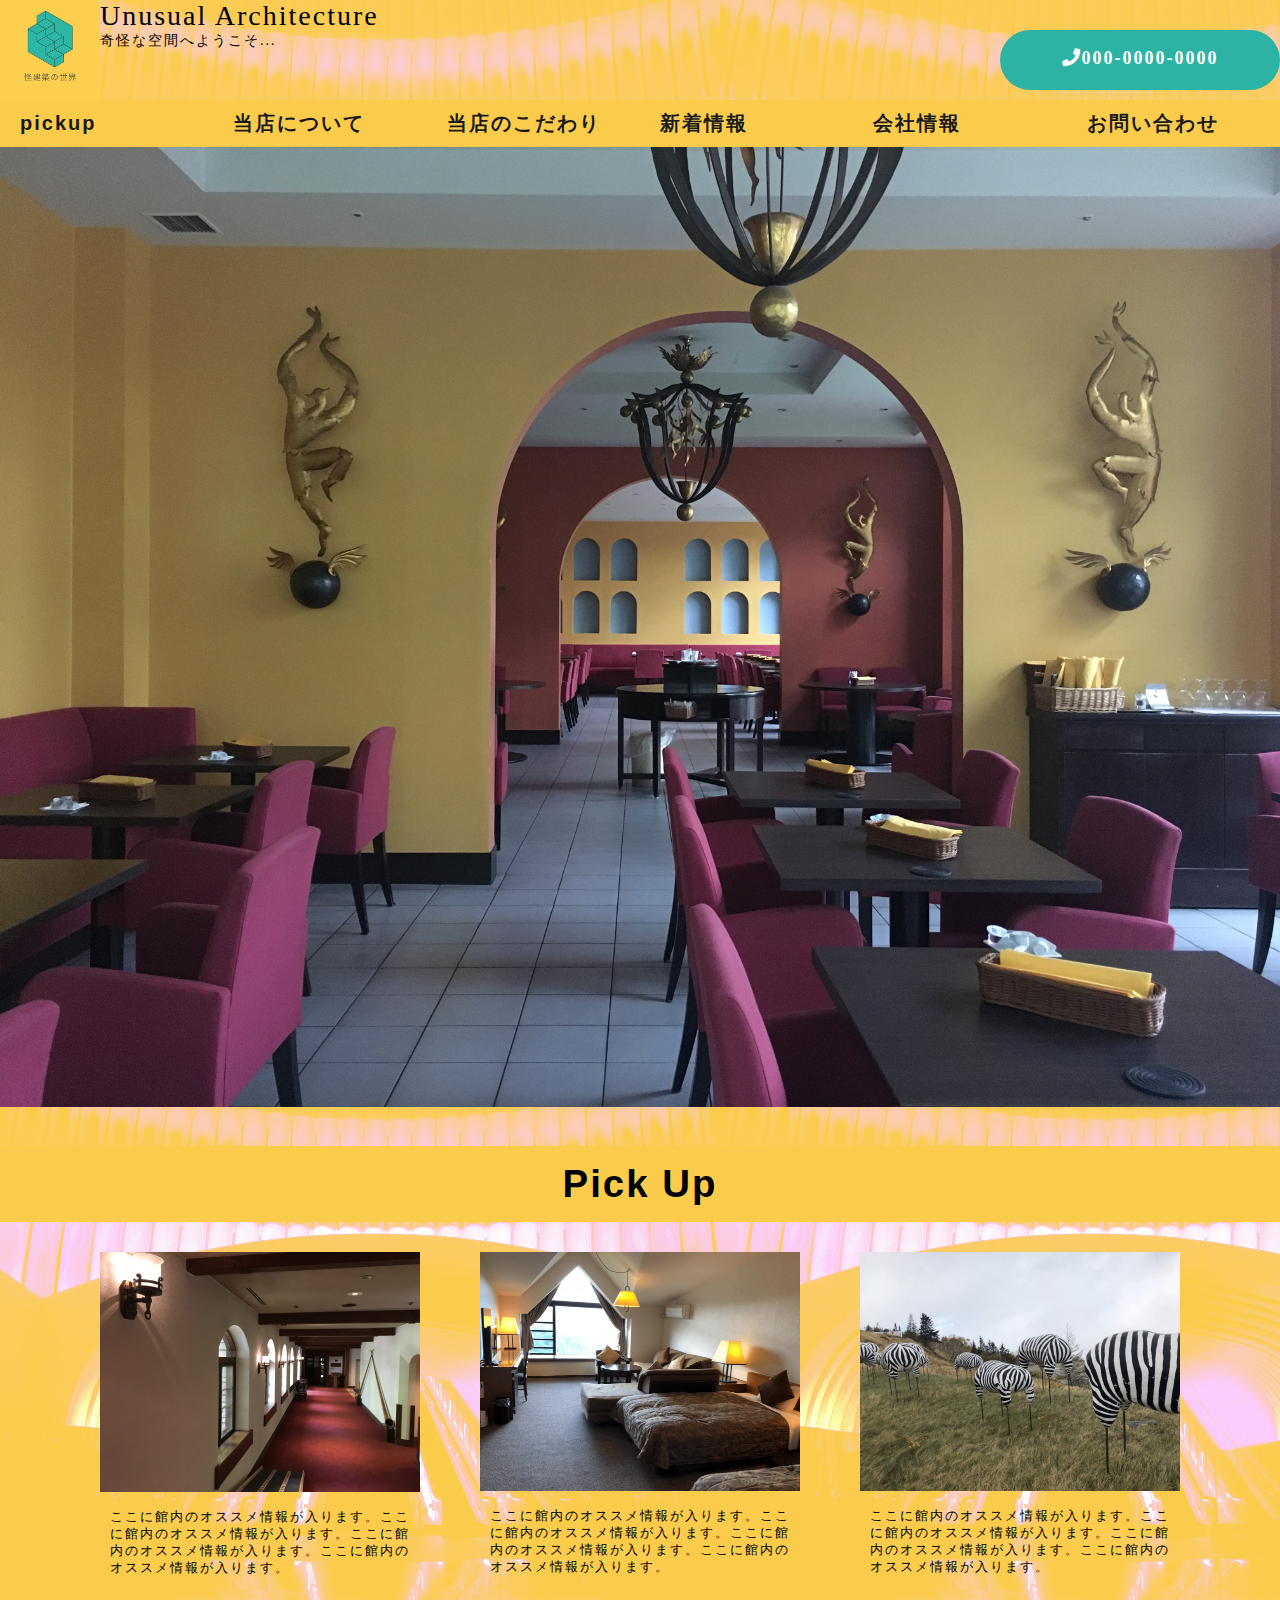
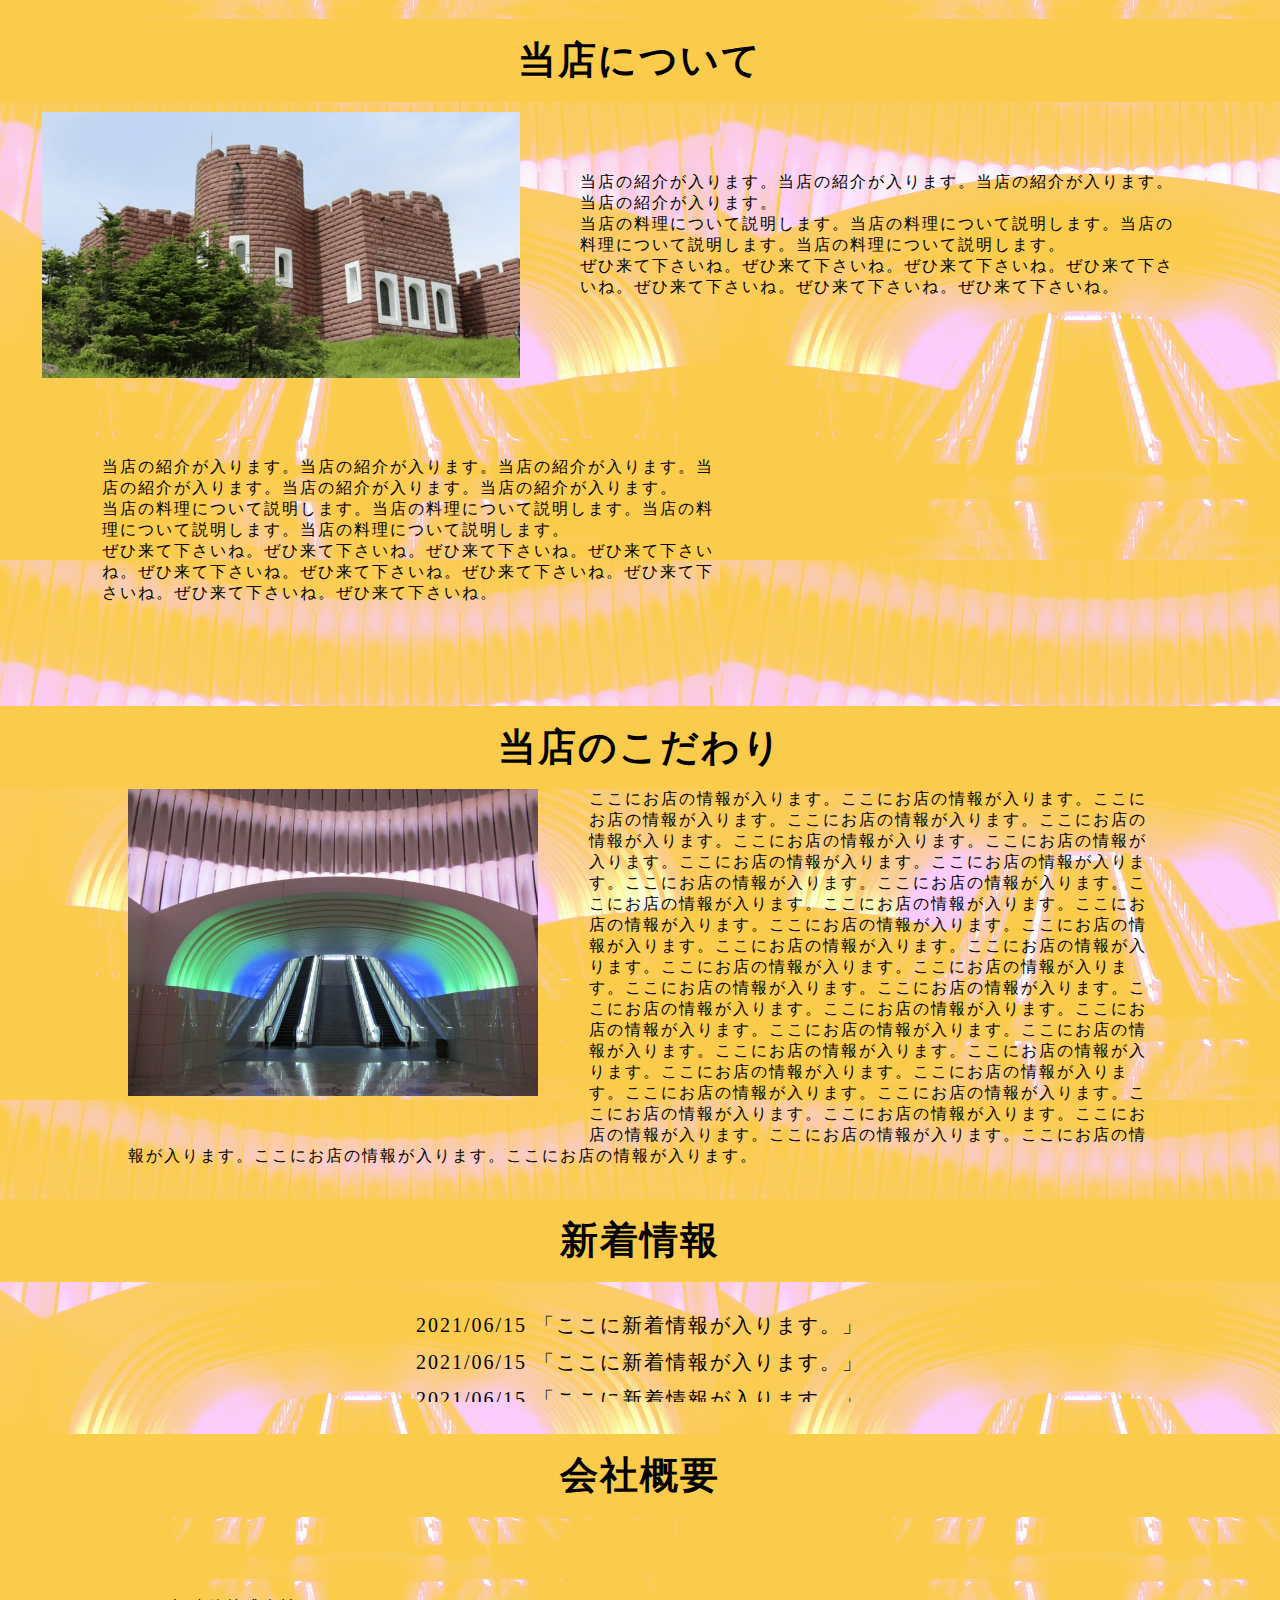
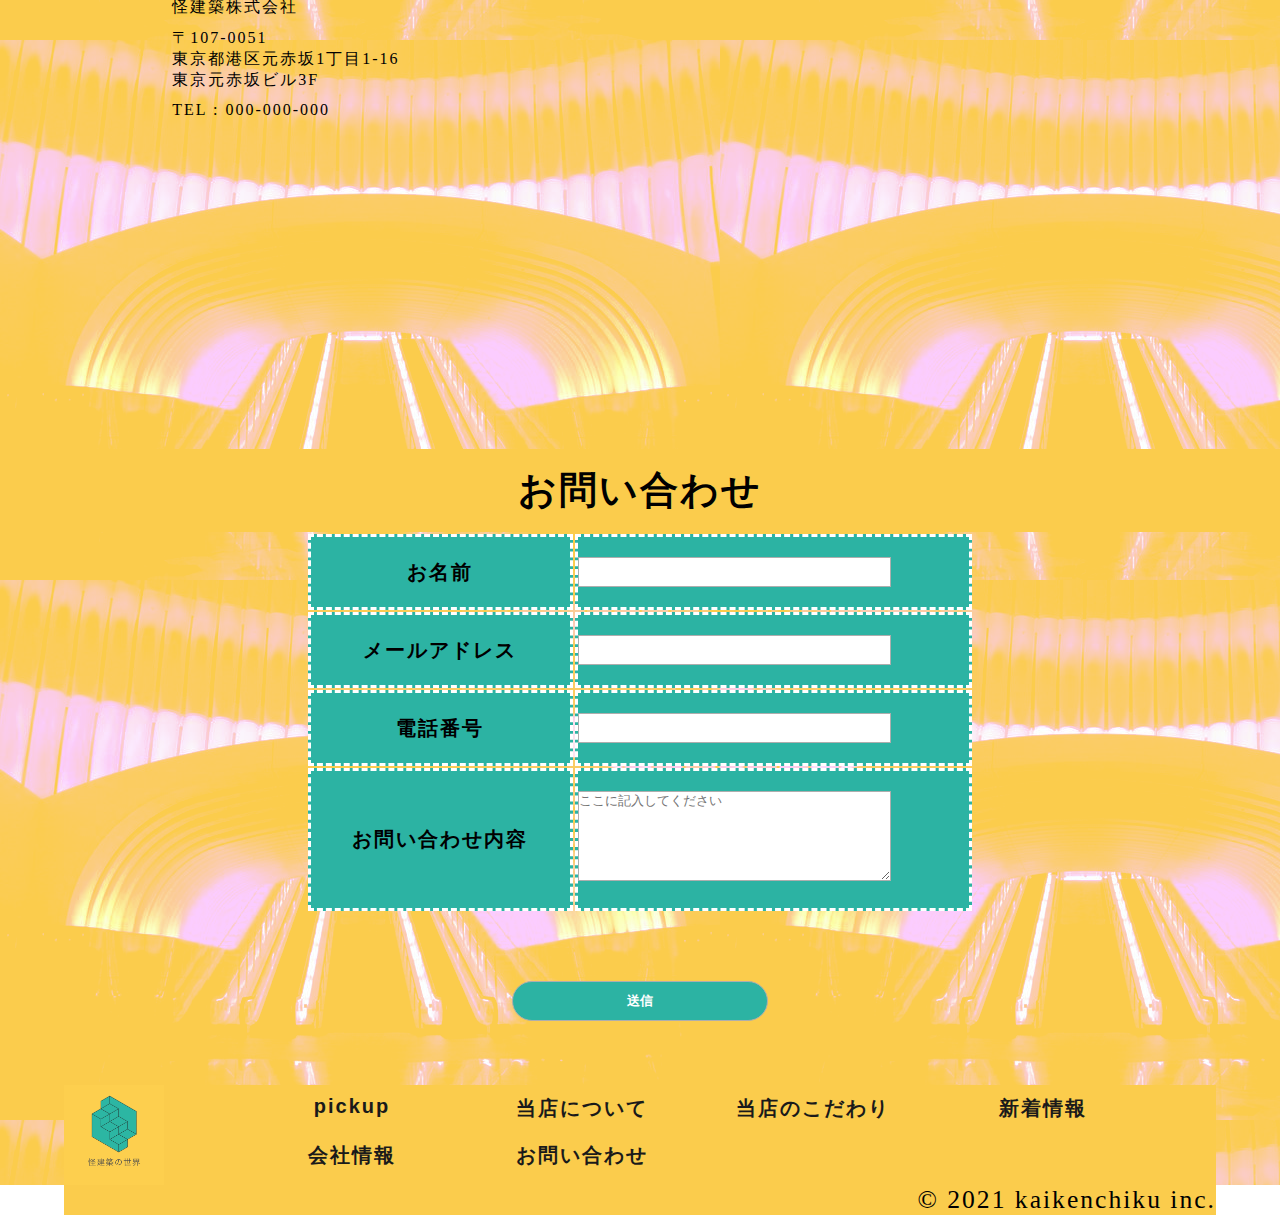
==== index.html @ 3cf55aed "2nd" ====
<!DOCTYPE html>
<html lang="ja">

<head>
  <meta charset="UTF-8">
  <meta http-equiv="X-UA-Compatible" content="IE=edge">
  <meta name="viewport" content="width=device-width, initial-scale=1.0">
  <title>怪建築の世界</title>
  <link href="https://use.fontawesome.com/releases/v5.6.1/css/all.css" rel="stylesheet">
  <link rel="stylesheet" href="./css/style.css">
</head>

<body>
  <div class="wrap">
    <header>
      <div class="header_company">
        <div class="header_container">
          <img src="./img/logo.png" alt="ロゴ" class="logo">
          <div class="text_box">
            <p class="company_name">Unusual Architecture</p>
            <p class="header_text">奇怪な空間へようこそ...</p>
          </div>
        </div>
        <a href="000-0000-0000" class="phone"><i class="fas fa-phone"></i>000-0000-0000</a>
      </div>
      <nav class="nav_menu">
        <ul class="menu_list">
          <li class="list_item
          header_nav"><a href="#pickup">pickup</a></li>
          <li class="list_item
          header_nav"><a href="#about">当店について</a></li>
          <li class="list_item
          header_nav"><a href="#detailed">当店のこだわり</a></li>
          <li class="list_item
          header_nav"><a href="#news">新着情報</a></li>
          <li class="list_item
          header_nav"><a href="#company">会社情報</a></li>
          <li class="list_item
          header_nav"><a href="#contact">お問い合わせ</a></li>
        </ul>
      </nav>
    </header>
    <div class="main_visual">
      <img src="./img/top_img.JPG" alt="メインビジュアル" class="main_visual">
    </div>
    
    <div class="main">
      <div class="heading">
        <h1 id="pickup">Pick Up</h1>
      </div>
      <div class="pickup_contents">
        <div class="pickup_box">
          <img src="./img/corridor.JPG" alt="廊下" class="pickup_img">
          <p class="pickup_text">ここに館内のオススメ情報が入ります。ここに館内のオススメ情報が入ります。ここに館内のオススメ情報が入ります。ここに館内のオススメ情報が入ります。</p>
        </div>
        <div class="pickup_box">
          <img src="./img/bedroom.jpg" alt="ベッドルーム" class="pickup_img">
          <p class="pickup_text">ここに館内のオススメ情報が入ります。ここに館内のオススメ情報が入ります。ここに館内のオススメ情報が入ります。ここに館内のオススメ情報が入ります。</p>
        </div>
        <div class="pickup_box">
          <img src="./img/meat.jpg" alt="肉料理" class="pickup_img">
          <p class="pickup_text">ここに館内のオススメ情報が入ります。ここに館内のオススメ情報が入ります。ここに館内のオススメ情報が入ります。ここに館内のオススメ情報が入ります。</p>
        </div>
      </div>
      <div class="about">
        <div class="heading">
          <h1 id="about">当店について</h1>
        </div>
        <div class="about_contents">
          <div class="about_box">
            <img src="./img/signboard.png" alt="外観" class="about_img">
            <div class="about_text_box">
              <p class="about_text">当店の紹介が入ります。当店の紹介が入ります。当店の紹介が入ります。当店の紹介が入ります。</p>
              <p class="about_text">当店の料理について説明します。当店の料理について説明します。当店の料理について説明します。当店の料理について説明します。</p>
              <p class="about_text">ぜひ来て下さいね。ぜひ来て下さいね。ぜひ来て下さいね。ぜひ来て下さいね。ぜひ来て下さいね。ぜひ来て下さいね。ぜひ来て下さいね。</p>
            </div>
          </div>
          <div class="about_box">
            
            <div class="about_text_box">
              <p class="about_text">当店の紹介が入ります。当店の紹介が入ります。当店の紹介が入ります。当店の紹介が入ります。当店の紹介が入ります。当店の紹介が入ります。</p>
              <p class="about_text">当店の料理について説明します。当店の料理について説明します。当店の料理について説明します。当店の料理について説明します。</p>
              <p class="about_text">ぜひ来て下さいね。ぜひ来て下さいね。ぜひ来て下さいね。ぜひ来て下さいね。ぜひ来て下さいね。ぜひ来て下さいね。ぜひ来て下さいね。ぜひ来て下さいね。ぜひ来て下さいね。ぜひ来て下さいね。</p>
            </div>
            <div class="about_movie">
              <iframe width="560" height="315" src="https://www.youtube.com/embed/X59FCW3vOlE?start=64" title="YouTube video player" frameborder="0" allow="accelerometer; autoplay; clipboard-write; encrypted-media; gyroscope; picture-in-picture" allowfullscreen></iframe>
            </div>
            
          </div>
        </div>
      </div>
      <div class="detailed">
        <div class="heading">
          <h1 id="detailed">当店のこだわり</h1>
        </div>
        <div class="detailed_contents">
          <img src="./img/background.jpg" alt="入り口" class="detailed_img">
          <p class="detailed_text">
            ここにお店の情報が入ります。ここにお店の情報が入ります。ここにお店の情報が入ります。ここにお店の情報が入ります。ここにお店の情報が入ります。ここにお店の情報が入ります。ここにお店の情報が入ります。ここにお店の情報が入ります。ここにお店の情報が入ります。ここにお店の情報が入ります。ここにお店の情報が入ります。ここにお店の情報が入ります。ここにお店の情報が入ります。ここにお店の情報が入ります。ここにお店の情報が入ります。ここにお店の情報が入ります。ここにお店の情報が入ります。ここにお店の情報が入ります。ここにお店の情報が入ります。ここにお店の情報が入ります。ここにお店の情報が入ります。ここにお店の情報が入ります。ここにお店の情報が入ります。ここにお店の情報が入ります。ここにお店の情報が入ります。ここにお店の情報が入ります。ここにお店の情報が入ります。ここにお店の情報が入ります。ここにお店の情報が入ります。ここにお店の情報が入ります。ここにお店の情報が入ります。ここにお店の情報が入ります。ここにお店の情報が入ります。ここにお店の情報が入ります。ここにお店の情報が入ります。ここにお店の情報が入ります。ここにお店の情報が入ります。ここにお店の情報が入ります。ここにお店の情報が入ります。ここにお店の情報が入ります。
          </p>
        </div>
      </div>
      <div class="news">
        <div class="heading">
          <h1 id="news">新着情報</h1>
        </div>
        <div class="news_contents">
          <ul class="news_list">
            <li class="news_text">2021/06/15 「ここに新着情報が入ります。」</li>
            <li class="news_text">2021/06/15 「ここに新着情報が入ります。」</li>
            <li class="news_text">2021/06/15 「ここに新着情報が入ります。」</li>
            <li class="news_text">2021/06/15 「ここに新着情報が入ります。」</li>
            <li class="news_text">2021/06/15 「ここに新着情報が入ります。」</li>
            <li class="news_text">2021/06/15 「ここに新着情報が入ります。」</li>
            <li class="news_text">2021/06/15 「ここに新着情報が入ります。」</li>
            <li class="news_text">2021/06/15 「ここに新着情報が入ります。」</li>
            <li class="news_text">2021/06/15 「ここに新着情報が入ります。」</li>
            <li class="news_text">2021/06/15 「ここに新着情報が入ります。」</li>
            <li class="news_text">2021/06/15 「ここに新着情報が入ります。」</li>
          </ul>
        </div>
      </div>
      <div class="company">
        <div class="heading">
          <h1>会社概要</h1>
        </div>
        <div class="company_container">
          <div class="company_information">
            <div class="company_name">
              <p>怪建築株式会社</p>
            </div>
            <div class="company_address">
              <p>〒107-0051</p>
              <p>東京都港区元赤坂1丁目1-16</p>
              <p>東京元赤坂ビル3F</p>
            </div>
            <div class="company_telephone">
              <p>TEL : 000-000-000 </p>
            </div>
          </div>
          <div class="map">
            <iframe src="https://www.google.com/maps/embed?pb=!1m18!1m12!1m3!1d3240.9623540697353!2d139.7322467504368!3d35.67792893766405!2m3!1f0!2f0!3f0!3m2!1i1024!2i768!4f13.1!3m3!1m2!1s0x60188c7dd5928b1f%3A0x7817b82a0d541edd!2z44Kq44OW44K444Kn44Kv44OG44Kj44OW44Kz44O844OJ!5e0!3m2!1sja!2sjp!4v1625775895532!5m2!1sja!2sjp" width="500" height="300" style="border:0;" allowfullscreen="" loading="lazy"></iframe>
          </div> 
        </div>
      </div>

      <div class="contact">
        <div class="heading">
          <h1>お問い合わせ</h1>
        </div>
        <form action="https://api.staticforms.xyz/submit" method="post" class="contact_body">
					<table class="contact_form">
						<tbody>
							<tr>
								<th class="form_item">お名前</th>
								<td class="form_input"><input type="text" name="$name" class="input"></td>
							</tr>

							<tr>
								<th class="form_item">メールアドレス</th>
								<td class="form_input"><input type="text" name="$email"></td>
							</tr>

							<tr>
								<th class="form_item">電話番号</th>
								<td class="form_input"><input type="text" name="$phone"></td>
							</tr>

							<tr>
								<th class="form_item">お問い合わせ内容</th>
								<td class="form_input"><input type="hidden" name="subject" value="Test from jsfiddle">
									<textarea name="$message" placeholder="ここに記入してください"></textarea></td>
							</tr>
						</tbody>
					</table>
					<input type="text" name="honeypot" style="display:none">
					<input type="hidden" name="accessKey" value="d37c6951-0cae-4523-b55a-fd04b403ae56">
					<input type="hidden" name="subject" value="Contact us from - example.com" />
					<input type="hidden" name="replyTo" value="@">
					<input type="hidden" name="redirectTo" value="https://example.com/contact/success">
					<div class="submit_btn">
						<input type="submit" value="送信" class="submit"/>
					</div>
				</form>
      </div>
    </div>

    <footer>
      <nav>
        <div class="footer_logo">
          <img src="./img/logo.png" alt="ロゴ" class="logo">
        </div>
        <ul class="footer_list">
          <li class="list_item"><a href="#pickup">pickup</a></li>
          <li class="list_item"><a href="#about">当店について</a></li>
          <li class="list_item"><a href="#detailed">当店のこだわり</a></li>
          <li class="list_item"><a href="#news">新着情報</a></li>
          <li class="list_item"><a href="#company">会社情報</a></li>
          <li class="list_item"><a href="#contact">お問い合わせ</a></li>
        </ul>
      </nav>
      <p class="copyright">&copy; 2021 kaikenchiku inc.</p>
    </footer>
  </div>


</body>
</html>
---- css/style.css ----
@charset "UTF-8";



* {
  margin: 0;
  padding: 0;
  box-sizing: border-box;
}

.wrap {
  width: 100%;
  font-size: 1.6rem;
  letter-spacing: 2px;
  /* word-break: keep-all; */
  background-image: url(../img/background.jpg);
  background-color: #fbcc4c;
  background-blend-mode: lighten;
}

.text_box {
  align-items: center;
  
}

.header_company {
  /* width: 100%; */
  display: flex;
  justify-content: space-between;
  align-items: center;
  word-break: keep-all;
}

.header_container {
  display: flex;
}

.logo {
  width: 100px;
}

.company_name {
  font-size: 28px;
  word-break: keep-all;
}
.header_text {
  font-size: 14px;
  text-align: left;
  word-break: keep-all;
}

.phone {
  width: 280px;
  height: 60px;
  background-color:#2cb3a3;
  color: #fff;
  font-weight: bold;
  float: right;
  text-align: center;
  margin-top: 20px;
  font-size: 18px;
  padding: 18px;
  border-radius: 100vh;
  border: none;
  appearance: none;
  cursor: pointer;
  text-decoration: none;
  word-break: keep-all;
}

.nav_menu {
  width: 100%;
  background-color: #fbcc4c;
}

.nav_menu .menu_list .list_item {
  list-style: none;
  font-family: 'Noto Sans JP', sans-serif;
  font-size: 20px;
  font-weight: bold;
  padding: 10px 20px;
  word-break: keep-all;
}

.menu_list {
  margin-right: auto;
  margin-left: auto;
}

.nav_menu .menu_list {
  display: flex;
  justify-content: space-evenly;
  align-items: center;
}

.nav_menu a {
  text-decoration: none;
  color: #1A1A1A;
}

.main_visual {
  width: 100%;
}

.heading h1 {
  font-family: 'Noto Sans JP', sans-serif;
  font-size: 3vw;
  text-align: center;
  background-color: #fbcc4c;
  padding: 1rem 0;
  margin: 2rem 0 0 0;
}

.pickup_contents {
  display: flex;
  justify-content: center;
  width: 100%;
  margin: 30px auto;
  align-items: center;
}

.pickup_box {
  width: 25%;
  
  /* height: fit-content; */
  margin: 0 30px;
  /* margin-bottom: 6rem; */
}

.pickup_img {
  width: 100%;
  height: 50%;
  object-fit: cover;
  background-position: center;
  background-repeat: no-repeat;
}

.pickup_text {
  /* width: 100%;
  margin: 1rem; */
  padding: 10px;
  font-size: 0.5em;
}
/* これは */

.about {
  width: 100%;
  margin: 30px auto;
}

/* .about_contents{
  display: flex;
  width: 80%;
  height: 50%;
  margin: 0 auto;
} */

.about_box {
  display: flex;
  width: 95%;
  height: 50%;
  margin: 0 auto;
}

.about_box {
  padding: 10px;
}

.about_text_box {
  margin: 5%;
}
.about_text {
  font-size: 16px;
}

.about_img {
  width: 40%;
  height: 20%;
  background-size: cover;
  background-position: center;
  background-repeat: no-repeat;
}

.about_movie {
  width: 100%;
  aspect-ratio: 16 / 9;
}
.about_movie iframe {
  width: 100%;
  height: 100%;
}
/* 未レスポンシブ */

.detailed_contents {
  width: 80vw;
  margin: 0 auto;
  word-break: break-word;
}

.detailed_contents .detailed_img {
  float: left;
  width: 40%;
  margin-right: 5%;
  margin-bottom: 3%;
  
}

.detailed_text {
  font-size: 16px;
}

.news_contents {
  height: 100px;
  text-align: center;
  margin: 20px 0;
  overflow-y: scroll;
}

.news_text {
  font-size: 20px;
  margin: 10px;
}


.company_information p {
  font-size: 16px;
}

.company_container {
  width: 90%;
  height: 500px;
  display: flex;
  justify-content: center;
  justify-content: space-evenly;
  margin:0 auto;
  padding: 80px 0 0 0;
}

.company_address {
  padding: 10px 0;
}

.map {
  width: 600px;
  height: 400px;
}





input {
  border: 1px solid #aeaeae;
  width: 80%;
  height: 30px;
  margin: 20px auto;
  background: #fff;
  
}

textarea{
  border: 1px solid #aeaeae;
  width: 80%;
  height: 90px;
  margin: 20px auto;
  background: #fff; 
  
}

.contact_body {
  padding: 0 2rem;
}

.contact_body .contact_form {
  width: 55%;
  margin: 0 auto;
  margin-bottom: 3rem;
}

.contact_body .contact_form .form_item,
.contact_contents .contact_form {
  padding: 1rem;
  background-color:#2cb3a3;
  border: 3px dashed #fff;
}

.form_input {
  background-color:#2cb3a3;
  border: 3px dashed #fff;
}

.contact_body .contact_form .form_item {
  width: 40%;
  font-weight: bold;
  text-align: center;
  font-size: 20px;
}

.contact_body .submit_btn {
  text-align: center;
}

.contact_body .submit_btn .submit {
  width: 20vw;
  height: 40px;
  background-color:#2cb3a3;
  color: #fff;
  font-weight: bold;
  border-radius: 5rem;
  margin-bottom: 4rem;
}




footer {
  width: 90%;
  height: 100px;
  margin: 0 auto;
  background-color: #fbcc4c;
  background-blend-mode: lighten
}
.footer_logo {
  width: 10%;
  height: 100px;
  float: left;
  background-size: contain;
  background-position: center;
  background-repeat: no-repeat;
}
.footer_list {
  float: left;
  width: 80%;
  margin-left: 5%;
  list-style-type: none;
  text-align: center;
}
.list_item {
  width: 25%;
  float: left;


  font-family: 'Noto Sans JP', sans-serif;
    font-size: 20px;
    font-weight: bold;
    padding: 10px 20px;
    word-break: keep-all;
}

.footer_list a {
  text-decoration: none;
  color: #1A1A1A;
}


.copyright {
  width: 100%;
  clear: both;
  display: block;
  text-align: right;
  margin-right: 30px;
  background-color: #fbcc4c;
}
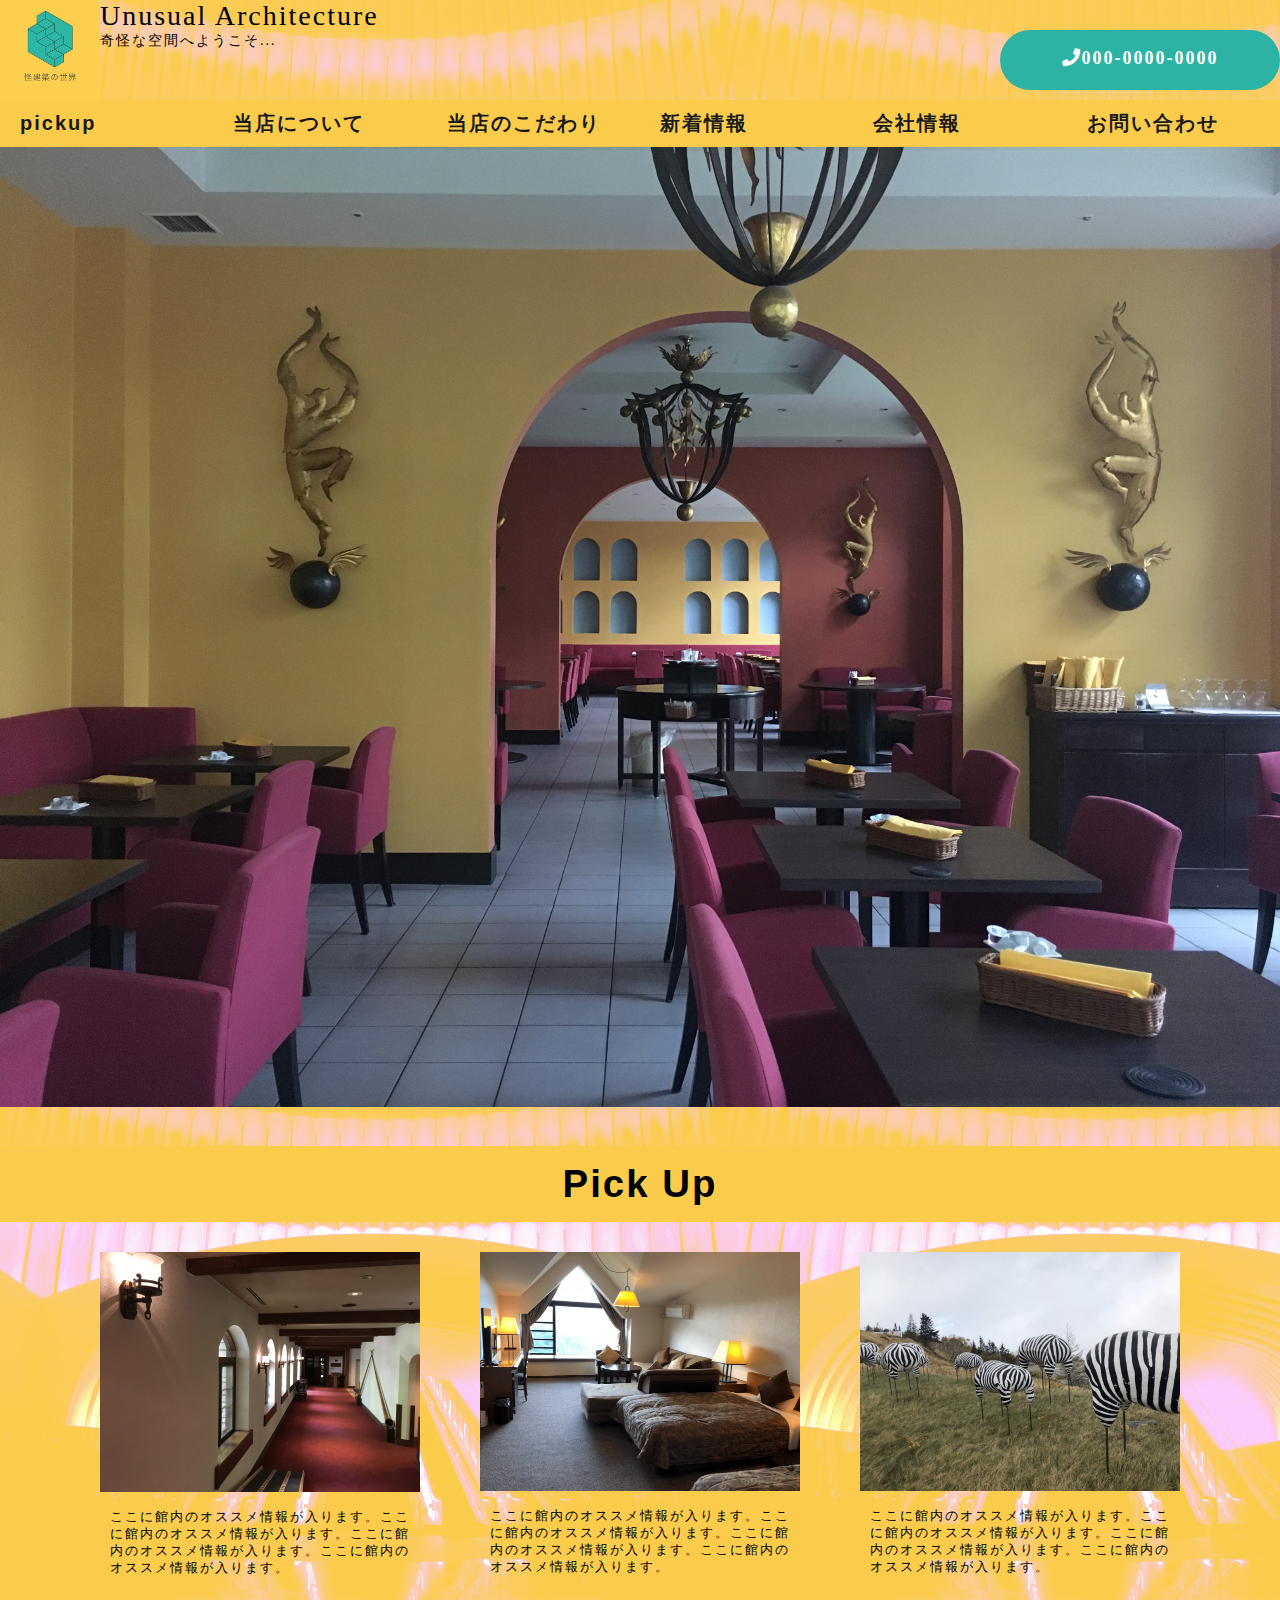
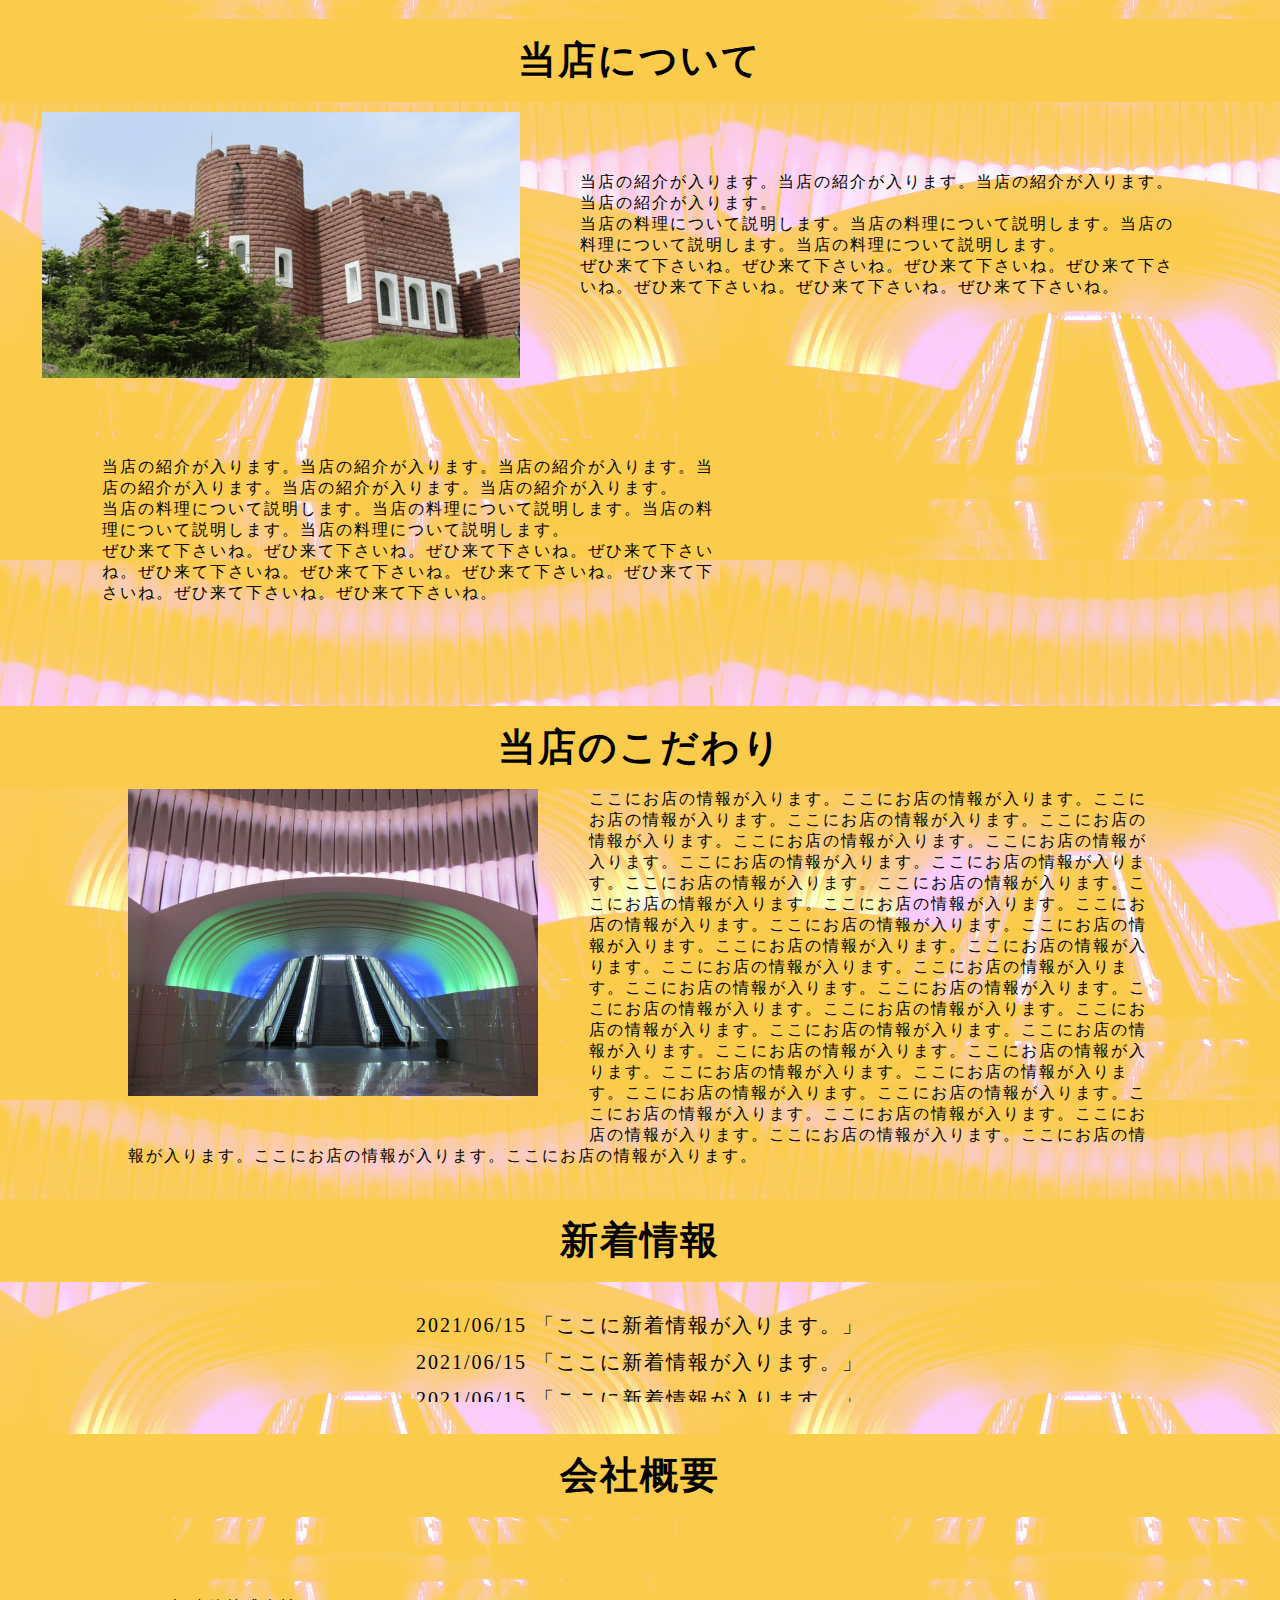
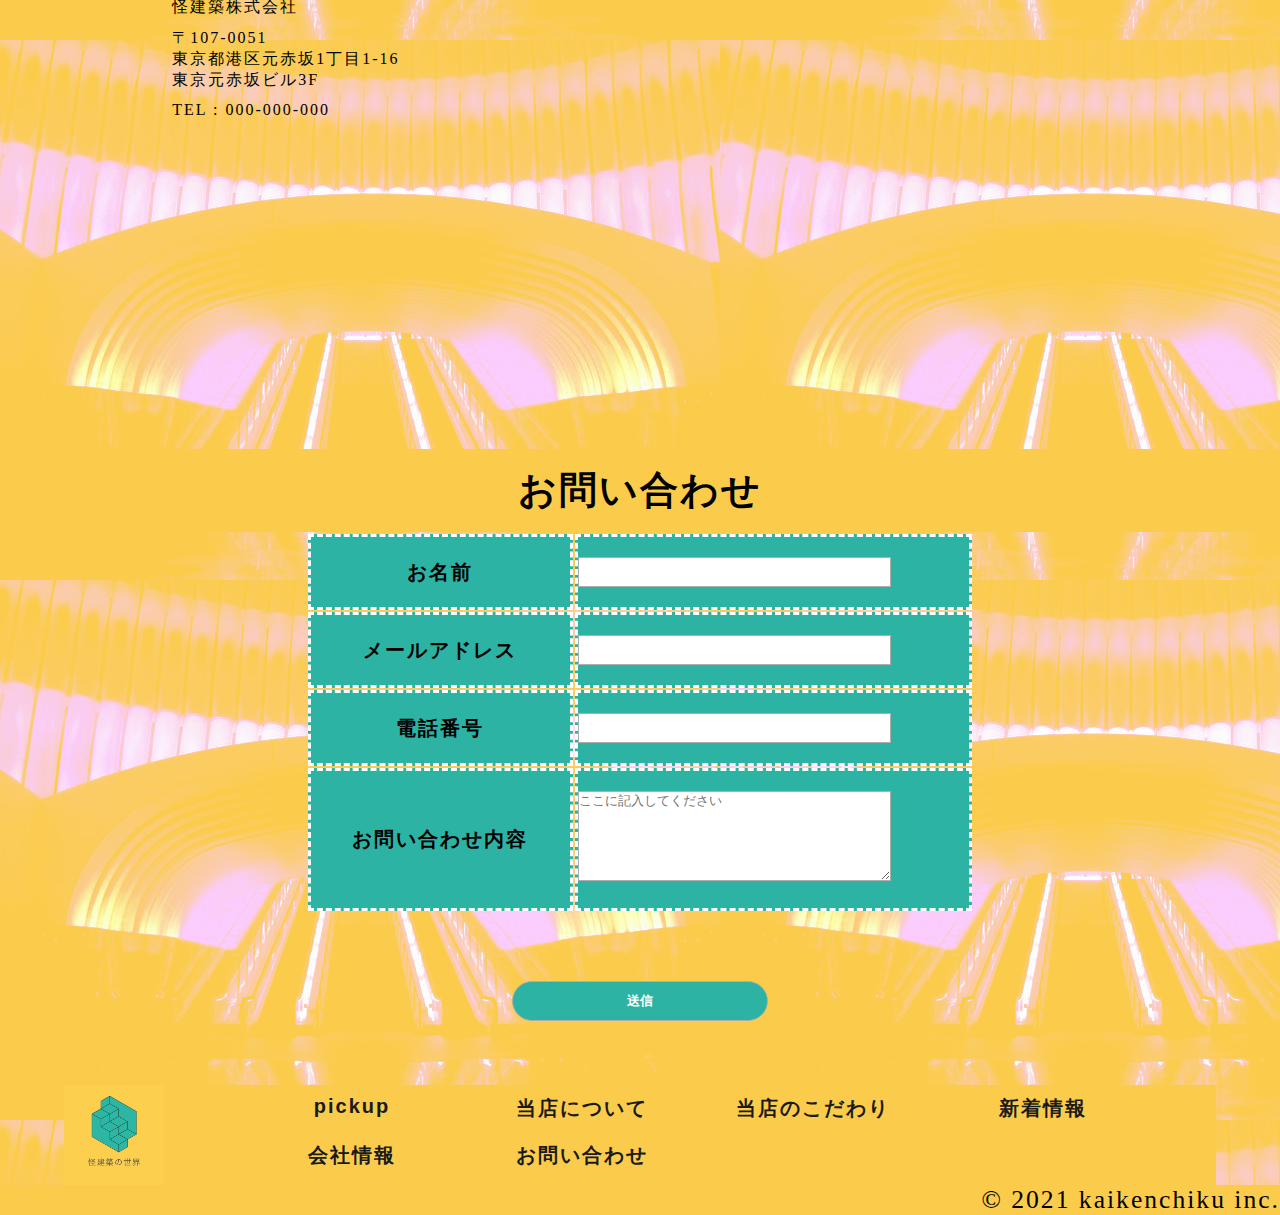
==== commit 9d4f7950: "3rd" ====
--- a/index.html
+++ b/index.html
@@ -199,8 +199,9 @@
           <li class="list_item"><a href="#contact">お問い合わせ</a></li>
         </ul>
       </nav>
-      <p class="copyright">&copy; 2021 kaikenchiku inc.</p>
+      
     </footer>
+    <p class="copyright">&copy; 2021 kaikenchiku inc.</p>
   </div>
 
 
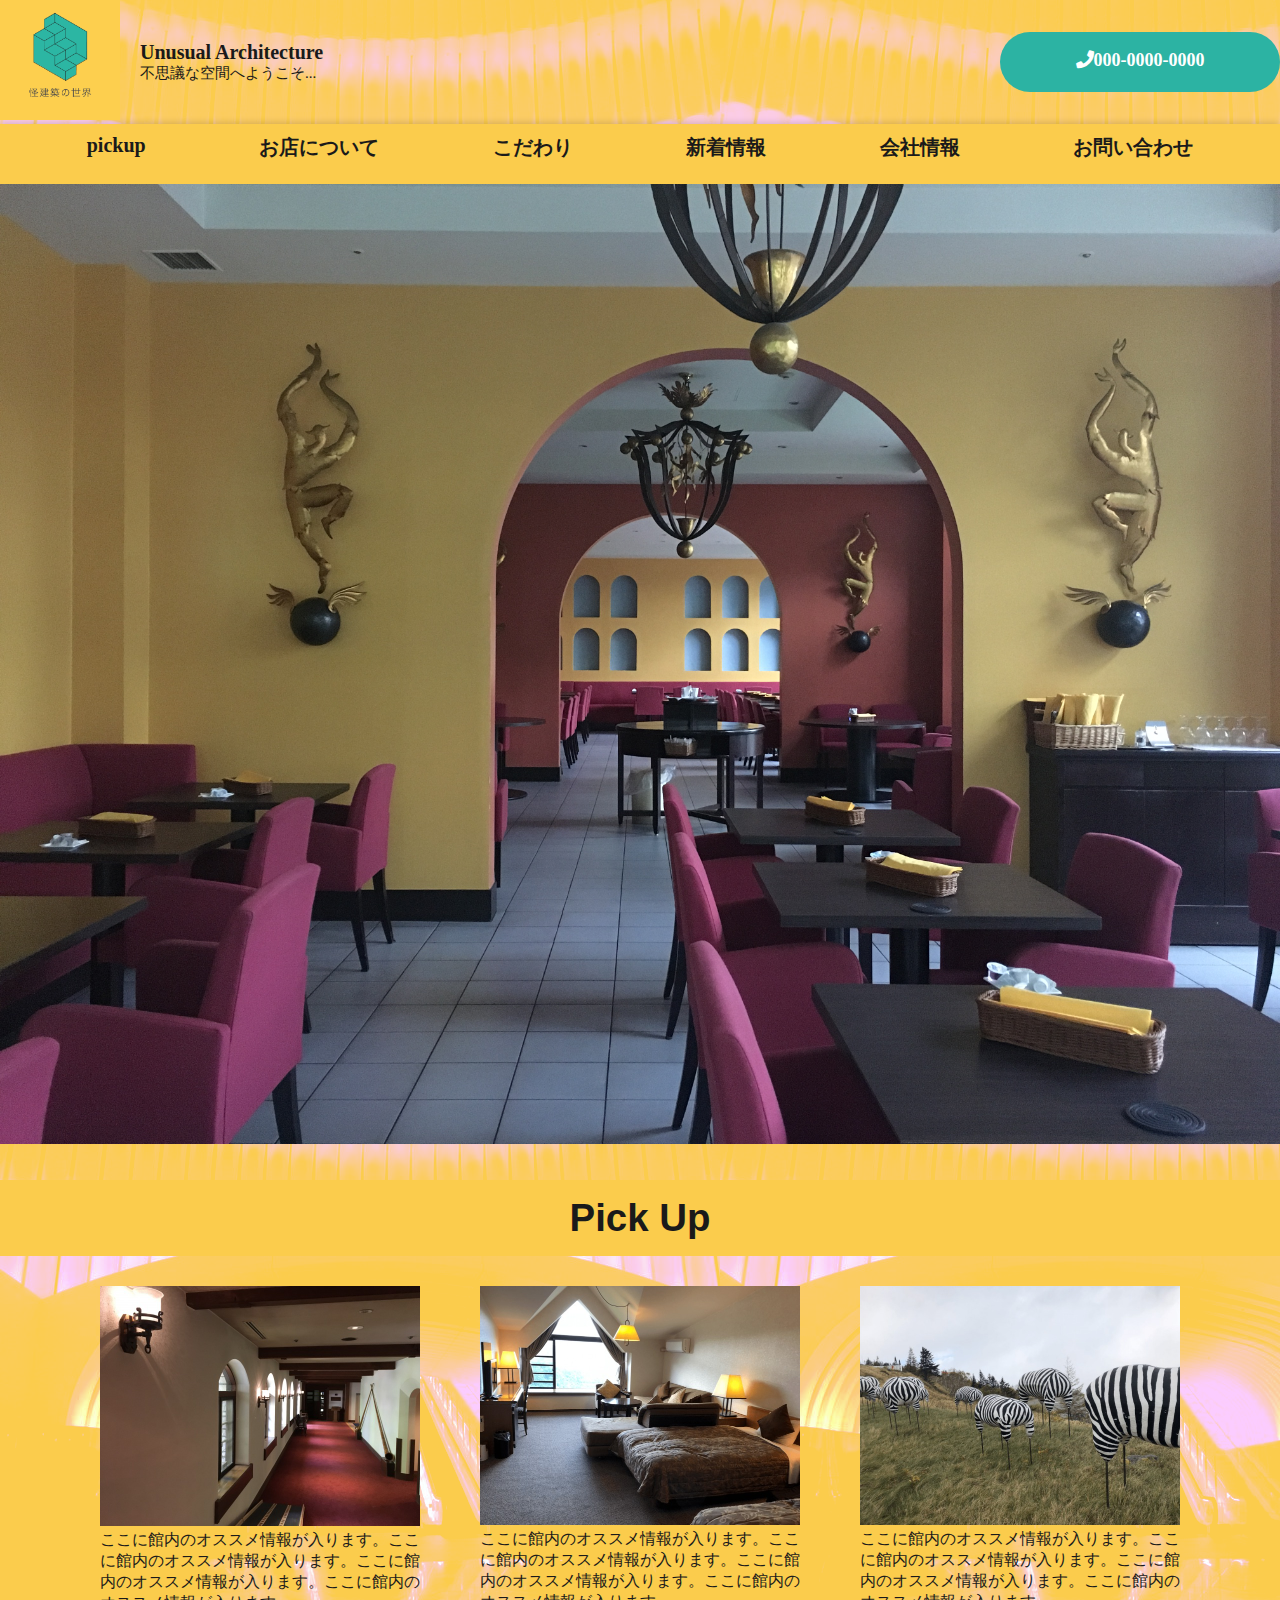
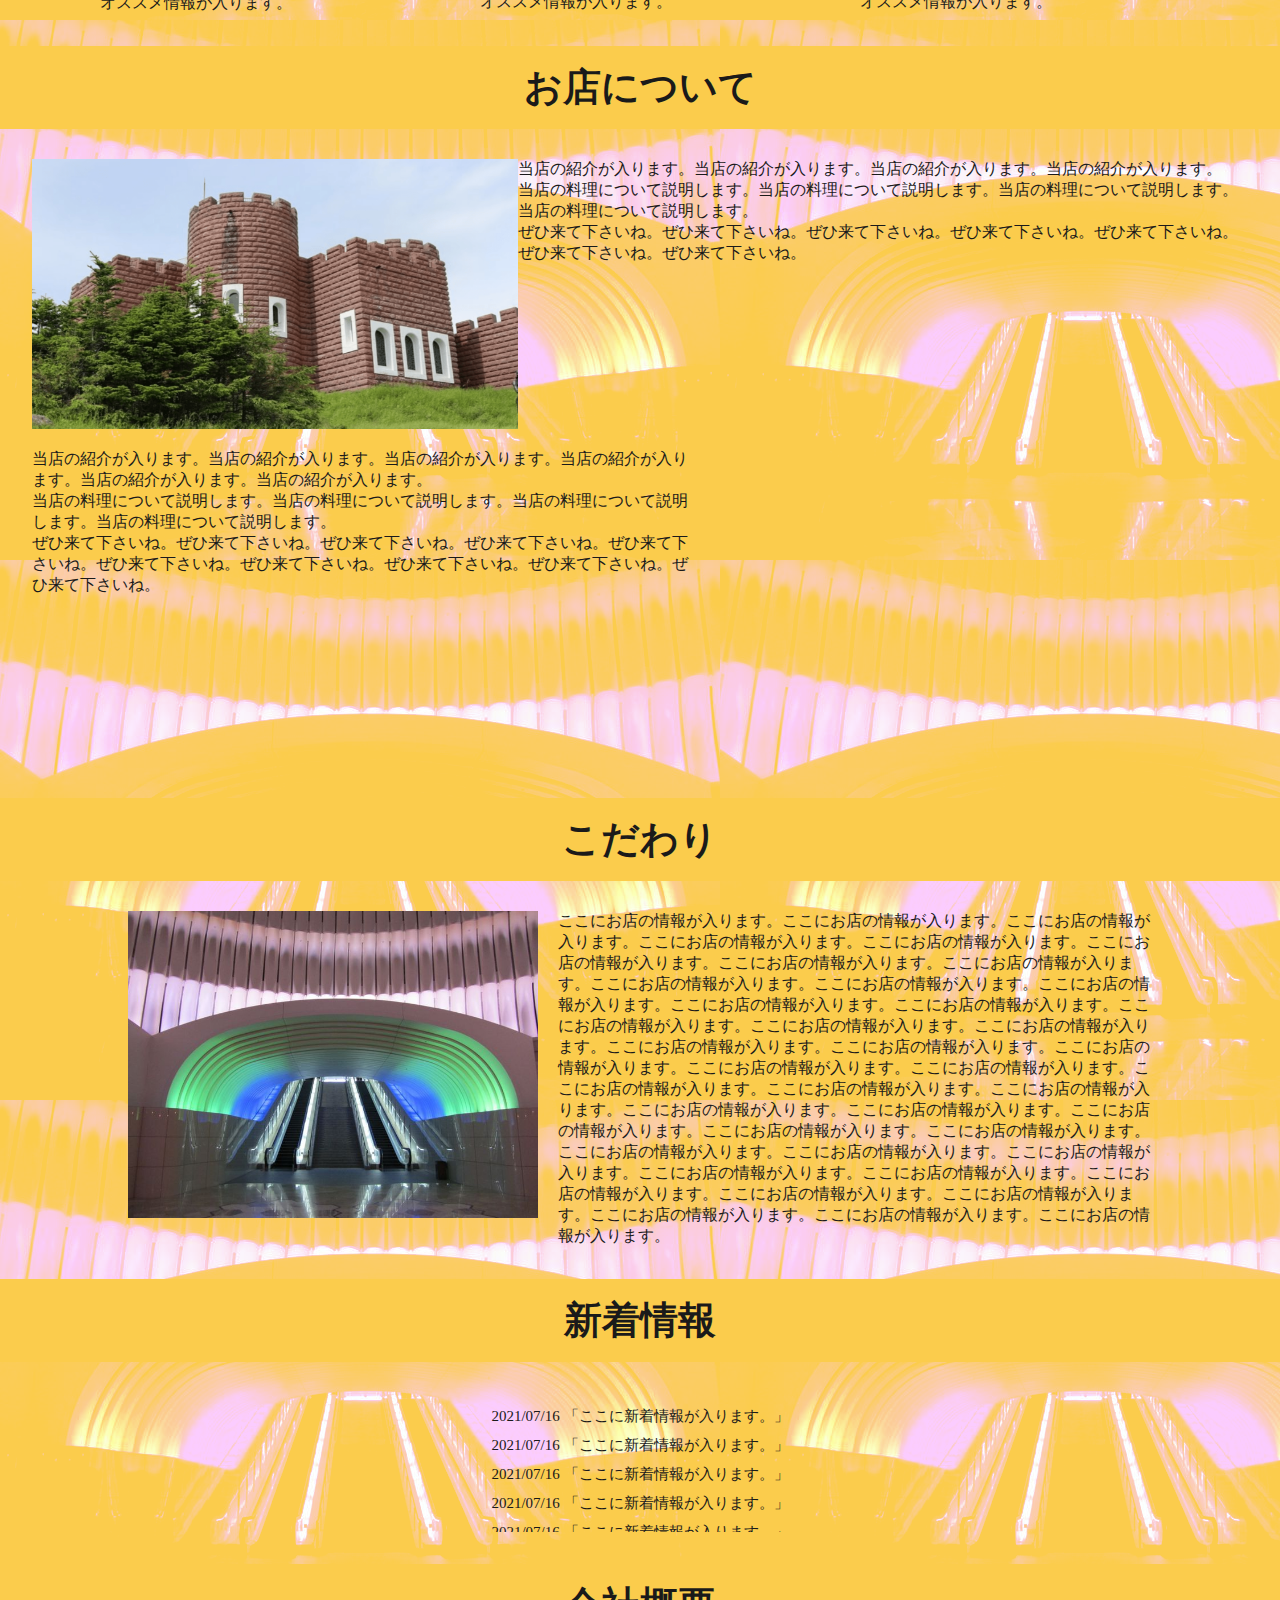
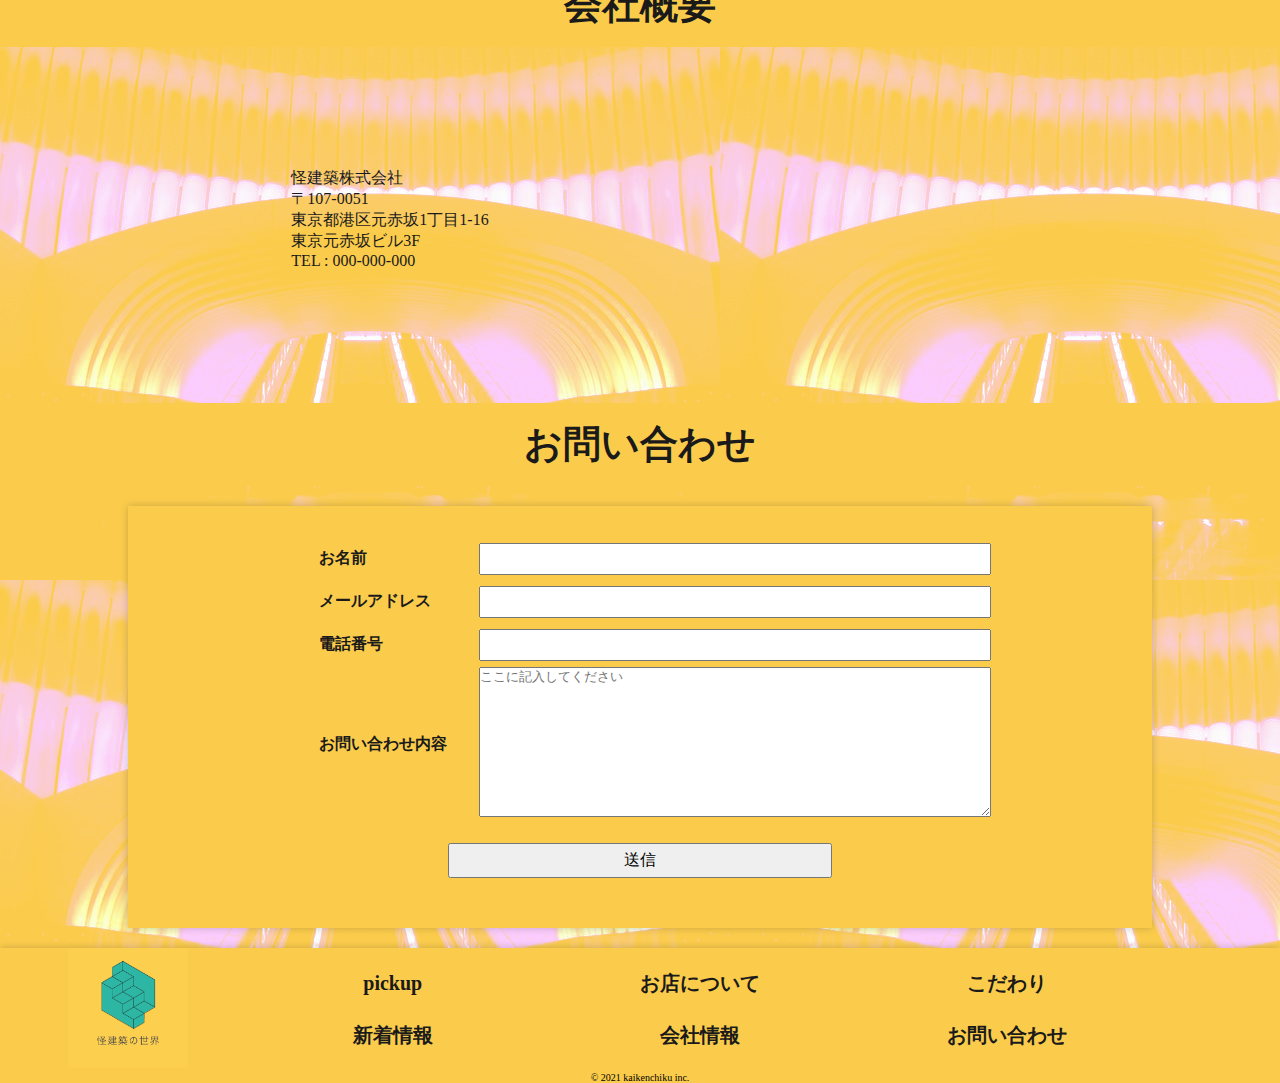
==== commit c20299d2: "3rd commit" ====
--- a/index.html
+++ b/index.html
@@ -1,6 +1,5 @@
 <!DOCTYPE html>
 <html lang="ja">
-
 <head>
   <meta charset="UTF-8">
   <meta http-equiv="X-UA-Compatible" content="IE=edge">
@@ -9,28 +8,30 @@
   <link href="https://use.fontawesome.com/releases/v5.6.1/css/all.css" rel="stylesheet">
   <link rel="stylesheet" href="./css/style.css">
 </head>
-
 <body>
   <div class="wrap">
     <header>
-      <div class="header_company">
-        <div class="header_container">
-          <img src="./img/logo.png" alt="ロゴ" class="logo">
-          <div class="text_box">
-            <p class="company_name">Unusual Architecture</p>
-            <p class="header_text">奇怪な空間へようこそ...</p>
-          </div>
-        </div>
-        <a href="000-0000-0000" class="phone"><i class="fas fa-phone"></i>000-0000-0000</a>
+      <div class="header_container">
+        <div class="header_item">
+          <div class="header_logo">
+            <img src="img/logo.png" alt="ロゴ">
+          </div>
+          <div class="header_left">
+            <p class="restaurant_title">Unusual Architecture</p>
+            <p class="restaurant_text">不思議な空間へようこそ...</p>
+          </div>
+        </div>
+        <a href="000-0000-0000" class="phone">
+          <i class="fas fa-phone"></i>000-0000-0000</a>
       </div>
       <nav class="nav_menu">
         <ul class="menu_list">
           <li class="list_item
           header_nav"><a href="#pickup">pickup</a></li>
           <li class="list_item
-          header_nav"><a href="#about">当店について</a></li>
-          <li class="list_item
-          header_nav"><a href="#detailed">当店のこだわり</a></li>
+          header_nav"><a href="#about">お店について</a></li>
+          <li class="list_item
+          header_nav"><a href="#detailed">こだわり</a></li>
           <li class="list_item
           header_nav"><a href="#news">新着情報</a></li>
           <li class="list_item
@@ -40,11 +41,10 @@
         </ul>
       </nav>
     </header>
-    <div class="main_visual">
-      <img src="./img/top_img.JPG" alt="メインビジュアル" class="main_visual">
-    </div>
-    
-    <div class="main">
+    <main>
+      <div class="main_visual">
+        <img src="./img/top_img.JPG" alt="メインビジュアル" class="main_visual">
+      </div>
       <div class="heading">
         <h1 id="pickup">Pick Up</h1>
       </div>
@@ -58,17 +58,17 @@
           <p class="pickup_text">ここに館内のオススメ情報が入ります。ここに館内のオススメ情報が入ります。ここに館内のオススメ情報が入ります。ここに館内のオススメ情報が入ります。</p>
         </div>
         <div class="pickup_box">
-          <img src="./img/meat.jpg" alt="肉料理" class="pickup_img">
+          <img src="./img/farm.jpg" alt="肉料理" class="pickup_img">
           <p class="pickup_text">ここに館内のオススメ情報が入ります。ここに館内のオススメ情報が入ります。ここに館内のオススメ情報が入ります。ここに館内のオススメ情報が入ります。</p>
         </div>
       </div>
       <div class="about">
         <div class="heading">
-          <h1 id="about">当店について</h1>
+          <h1 id="about">お店について</h1>
         </div>
         <div class="about_contents">
           <div class="about_box">
-            <img src="./img/signboard.png" alt="外観" class="about_img">
+            <img src="./img/appearance.png" alt="外観" class="about_img">
             <div class="about_text_box">
               <p class="about_text">当店の紹介が入ります。当店の紹介が入ります。当店の紹介が入ります。当店の紹介が入ります。</p>
               <p class="about_text">当店の料理について説明します。当店の料理について説明します。当店の料理について説明します。当店の料理について説明します。</p>
@@ -76,7 +76,6 @@
             </div>
           </div>
           <div class="about_box">
-            
             <div class="about_text_box">
               <p class="about_text">当店の紹介が入ります。当店の紹介が入ります。当店の紹介が入ります。当店の紹介が入ります。当店の紹介が入ります。当店の紹介が入ります。</p>
               <p class="about_text">当店の料理について説明します。当店の料理について説明します。当店の料理について説明します。当店の料理について説明します。</p>
@@ -85,19 +84,20 @@
             <div class="about_movie">
               <iframe width="560" height="315" src="https://www.youtube.com/embed/X59FCW3vOlE?start=64" title="YouTube video player" frameborder="0" allow="accelerometer; autoplay; clipboard-write; encrypted-media; gyroscope; picture-in-picture" allowfullscreen></iframe>
             </div>
-            
           </div>
         </div>
       </div>
       <div class="detailed">
         <div class="heading">
-          <h1 id="detailed">当店のこだわり</h1>
+          <h1 id="detailed">こだわり</h1>
         </div>
         <div class="detailed_contents">
-          <img src="./img/background.jpg" alt="入り口" class="detailed_img">
-          <p class="detailed_text">
-            ここにお店の情報が入ります。ここにお店の情報が入ります。ここにお店の情報が入ります。ここにお店の情報が入ります。ここにお店の情報が入ります。ここにお店の情報が入ります。ここにお店の情報が入ります。ここにお店の情報が入ります。ここにお店の情報が入ります。ここにお店の情報が入ります。ここにお店の情報が入ります。ここにお店の情報が入ります。ここにお店の情報が入ります。ここにお店の情報が入ります。ここにお店の情報が入ります。ここにお店の情報が入ります。ここにお店の情報が入ります。ここにお店の情報が入ります。ここにお店の情報が入ります。ここにお店の情報が入ります。ここにお店の情報が入ります。ここにお店の情報が入ります。ここにお店の情報が入ります。ここにお店の情報が入ります。ここにお店の情報が入ります。ここにお店の情報が入ります。ここにお店の情報が入ります。ここにお店の情報が入ります。ここにお店の情報が入ります。ここにお店の情報が入ります。ここにお店の情報が入ります。ここにお店の情報が入ります。ここにお店の情報が入ります。ここにお店の情報が入ります。ここにお店の情報が入ります。ここにお店の情報が入ります。ここにお店の情報が入ります。ここにお店の情報が入ります。ここにお店の情報が入ります。ここにお店の情報が入ります。
-          </p>
+          <div class="detailed_box">
+            <img src="./img/background.jpg" alt="入り口" class="detailed_img">
+            <p class="detailed_text">
+              ここにお店の情報が入ります。ここにお店の情報が入ります。ここにお店の情報が入ります。ここにお店の情報が入ります。ここにお店の情報が入ります。ここにお店の情報が入ります。ここにお店の情報が入ります。ここにお店の情報が入ります。ここにお店の情報が入ります。ここにお店の情報が入ります。ここにお店の情報が入ります。ここにお店の情報が入ります。ここにお店の情報が入ります。ここにお店の情報が入ります。ここにお店の情報が入ります。ここにお店の情報が入ります。ここにお店の情報が入ります。ここにお店の情報が入ります。ここにお店の情報が入ります。ここにお店の情報が入ります。ここにお店の情報が入ります。ここにお店の情報が入ります。ここにお店の情報が入ります。ここにお店の情報が入ります。ここにお店の情報が入ります。ここにお店の情報が入ります。ここにお店の情報が入ります。ここにお店の情報が入ります。ここにお店の情報が入ります。ここにお店の情報が入ります。ここにお店の情報が入ります。ここにお店の情報が入ります。ここにお店の情報が入ります。ここにお店の情報が入ります。ここにお店の情報が入ります。ここにお店の情報が入ります。ここにお店の情報が入ります。ここにお店の情報が入ります。ここにお店の情報が入ります。ここにお店の情報が入ります。
+            </p>
+          </div>
         </div>
       </div>
       <div class="news">
@@ -106,17 +106,17 @@
         </div>
         <div class="news_contents">
           <ul class="news_list">
-            <li class="news_text">2021/06/15 「ここに新着情報が入ります。」</li>
-            <li class="news_text">2021/06/15 「ここに新着情報が入ります。」</li>
-            <li class="news_text">2021/06/15 「ここに新着情報が入ります。」</li>
-            <li class="news_text">2021/06/15 「ここに新着情報が入ります。」</li>
-            <li class="news_text">2021/06/15 「ここに新着情報が入ります。」</li>
-            <li class="news_text">2021/06/15 「ここに新着情報が入ります。」</li>
-            <li class="news_text">2021/06/15 「ここに新着情報が入ります。」</li>
-            <li class="news_text">2021/06/15 「ここに新着情報が入ります。」</li>
-            <li class="news_text">2021/06/15 「ここに新着情報が入ります。」</li>
-            <li class="news_text">2021/06/15 「ここに新着情報が入ります。」</li>
-            <li class="news_text">2021/06/15 「ここに新着情報が入ります。」</li>
+            <li class="news_text">2021/07/16 「ここに新着情報が入ります。」</li>
+            <li class="news_text">2021/07/16 「ここに新着情報が入ります。」</li>
+            <li class="news_text">2021/07/16 「ここに新着情報が入ります。」</li>
+            <li class="news_text">2021/07/16 「ここに新着情報が入ります。」</li>
+            <li class="news_text">2021/07/16 「ここに新着情報が入ります。」</li>
+            <li class="news_text">2021/07/16 「ここに新着情報が入ります。」</li>
+            <li class="news_text">2021/07/16 「ここに新着情報が入ります。」</li>
+            <li class="news_text">2021/07/16 「ここに新着情報が入ります。」</li>
+            <li class="news_text">2021/07/16 「ここに新着情報が入ります。」</li>
+            <li class="news_text">2021/07/16 「ここに新着情報が入ります。」</li>
+            <li class="news_text">2021/07/16 「ここに新着情報が入ります。」</li>
           </ul>
         </div>
       </div>
@@ -143,7 +143,6 @@
           </div> 
         </div>
       </div>
-
       <div class="contact">
         <div class="heading">
           <h1>お問い合わせ</h1>
@@ -155,17 +154,14 @@
 								<th class="form_item">お名前</th>
 								<td class="form_input"><input type="text" name="$name" class="input"></td>
 							</tr>
-
 							<tr>
 								<th class="form_item">メールアドレス</th>
 								<td class="form_input"><input type="text" name="$email"></td>
 							</tr>
-
 							<tr>
 								<th class="form_item">電話番号</th>
 								<td class="form_input"><input type="text" name="$phone"></td>
 							</tr>
-
 							<tr>
 								<th class="form_item">お問い合わせ内容</th>
 								<td class="form_input"><input type="hidden" name="subject" value="Test from jsfiddle">
@@ -183,27 +179,29 @@
 					</div>
 				</form>
       </div>
-    </div>
-
+    </main>
     <footer>
-      <nav>
-        <div class="footer_logo">
-          <img src="./img/logo.png" alt="ロゴ" class="logo">
-        </div>
-        <ul class="footer_list">
-          <li class="list_item"><a href="#pickup">pickup</a></li>
-          <li class="list_item"><a href="#about">当店について</a></li>
-          <li class="list_item"><a href="#detailed">当店のこだわり</a></li>
-          <li class="list_item"><a href="#news">新着情報</a></li>
-          <li class="list_item"><a href="#company">会社情報</a></li>
-          <li class="list_item"><a href="#contact">お問い合わせ</a></li>
+      <div class="footer_logo">
+        <img src="img/logo.png" alt="ロゴ">
+      </div>
+      <nav class="footer_nav_menu">
+        <ul class="footer_menu_list">
+          <li class="list_item
+          footer_nav"><a href="#pickup">pickup</a></li>
+          <li class="list_item
+          footer_nav"><a href="#about">お店について</a></li>
+          <li class="list_item
+          footer_nav"><a href="#detailed">こだわり</a></li>
+          <li class="list_item
+          footer_nav"><a href="#news">新着情報</a></li>
+          <li class="list_item
+          footer_nav"><a href="#company">会社情報</a></li>
+          <li class="list_item
+          footer_nav"><a href="#contact">お問い合わせ</a></li>
         </ul>
       </nav>
-      
     </footer>
     <p class="copyright">&copy; 2021 kaikenchiku inc.</p>
   </div>
-
-
 </body>
 </html>--- a/css/style.css
+++ b/css/style.css
@@ -1,6 +1,4 @@
 @charset "UTF-8";
-
-
 
 * {
   margin: 0;
@@ -9,44 +7,50 @@
 }
 
 .wrap {
-  width: 100%;
-  font-size: 1.6rem;
-  letter-spacing: 2px;
-  /* word-break: keep-all; */
   background-image: url(../img/background.jpg);
   background-color: #fbcc4c;
   background-blend-mode: lighten;
 }
 
-.text_box {
-  align-items: center;
-  
-}
-
-.header_company {
-  /* width: 100%; */
-  display: flex;
+a {
+  color: #1A1A1A
+}
+
+header {
+  margin: 0 auto;
+  color: #1A1A1A
+} 
+
+.header_container {
+  display: flex;
+  align-items: center;
   justify-content: space-between;
-  align-items: center;
-  word-break: keep-all;
-}
-
-.header_container {
-  display: flex;
-}
-
-.logo {
-  width: 100px;
-}
-
-.company_name {
-  font-size: 28px;
-  word-break: keep-all;
-}
-.header_text {
-  font-size: 14px;
-  text-align: left;
-  word-break: keep-all;
+  word-break: keep-all
+} 
+
+.header_logo img {
+  width: 120px
+}
+
+.header_item {
+  display: flex;
+  align-items: center;
+}
+
+.restaurant_title {
+  font-size: 20px;
+  font-weight: bold;
+  margin-left: 20px;
+}
+
+.restaurant_text {
+  font-size: 15px;
+  margin-left: 20px;
+  color: #1A1A1A
+}
+
+.header_right {
+  margin-left: auto
 }
 
 .phone {
@@ -57,7 +61,6 @@
   font-weight: bold;
   float: right;
   text-align: center;
-  margin-top: 20px;
   font-size: 18px;
   padding: 18px;
   border-radius: 100vh;
@@ -68,34 +71,25 @@
   word-break: keep-all;
 }
 
-.nav_menu {
-  width: 100%;
-  background-color: #fbcc4c;
-}
-
-.nav_menu .menu_list .list_item {
+.menu_list {
+  display: flex;
+  justify-content: space-around;
+  margin: 0;
+  padding: 10px 30px 0 30px;
+  background-color: #fbcc4c;
+  height: 60px;
   list-style: none;
-  font-family: 'Noto Sans JP', sans-serif;
+  box-shadow: 0 0 8px rgba(0, 0, 0, .2);
+  color: #1A1A1A
+}
+
+.list_item a {
+  display: inline-block;
+  align-items: center;
+  font-weight: bold;
   font-size: 20px;
-  font-weight: bold;
-  padding: 10px 20px;
-  word-break: keep-all;
-}
-
-.menu_list {
-  margin-right: auto;
-  margin-left: auto;
-}
-
-.nav_menu .menu_list {
-  display: flex;
-  justify-content: space-evenly;
-  align-items: center;
-}
-
-.nav_menu a {
   text-decoration: none;
-  color: #1A1A1A;
+  color: #1A1A1A
 }
 
 .main_visual {
@@ -109,6 +103,7 @@
   background-color: #fbcc4c;
   padding: 1rem 0;
   margin: 2rem 0 0 0;
+  color: #1A1A1A
 }
 
 .pickup_contents {
@@ -117,14 +112,7 @@
   width: 100%;
   margin: 30px auto;
   align-items: center;
-}
-
-.pickup_box {
-  width: 25%;
-  
-  /* height: fit-content; */
-  margin: 0 30px;
-  /* margin-bottom: 6rem; */
+  color: #1A1A1A
 }
 
 .pickup_img {
@@ -135,42 +123,22 @@
   background-repeat: no-repeat;
 }
 
-.pickup_text {
-  /* width: 100%;
-  margin: 1rem; */
-  padding: 10px;
-  font-size: 0.5em;
-}
-/* これは */
-
-.about {
+.pickup_box {
+  width: 25%;
+  margin: 0 30px;
+}
+
+.about_contents {
   width: 100%;
   margin: 30px auto;
 }
-
-/* .about_contents{
-  display: flex;
-  width: 80%;
-  height: 50%;
-  margin: 0 auto;
-} */
 
 .about_box {
   display: flex;
   width: 95%;
   height: 50%;
-  margin: 0 auto;
-}
-
-.about_box {
-  padding: 10px;
-}
-
-.about_text_box {
-  margin: 5%;
-}
-.about_text {
-  font-size: 16px;
+  margin: 20px auto;
+  color: #1A1A1A
 }
 
 .about_img {
@@ -189,169 +157,129 @@
   width: 100%;
   height: 100%;
 }
-/* 未レスポンシブ */
 
 .detailed_contents {
-  width: 80vw;
+  width: 80%;
+  margin: 30px auto;
+}
+
+.detailed_box {
+  width: 100%;
   margin: 0 auto;
-  word-break: break-word;
-}
-
-.detailed_contents .detailed_img {
+  height: auto;
+  color: #1A1A1A
+}
+
+.detailed_img {
+  width: 40%;
+  height: auto;
   float: left;
-  width: 40%;
-  margin-right: 5%;
-  margin-bottom: 3%;
-  
-}
-
-.detailed_text {
-  font-size: 16px;
+  margin: 0 20px 20px 0;
+  background-size: cover;
+  background-position: center;
+  background-repeat: no-repeat;
 }
 
 .news_contents {
-  height: 100px;
-  text-align: center;
+  text-align: center;
+  height: 150px;
   margin: 20px 0;
   overflow-y: scroll;
 }
 
+.news_list {
+  list-style: none;
+  margin: 20px;
+  font-size: 15px;
+  color: #1A1A1A
+}
+
 .news_text {
-  font-size: 20px;
-  margin: 10px;
-}
-
-
-.company_information p {
-  font-size: 16px;
-}
+  padding: 5px 0;
+}
+
+
 
 .company_container {
-  width: 90%;
-  height: 500px;
-  display: flex;
+  display: flex;
+  flex-direction: row;
   justify-content: center;
-  justify-content: space-evenly;
-  margin:0 auto;
-  padding: 80px 0 0 0;
-}
-
-.company_address {
-  padding: 10px 0;
-}
-
-.map {
-  width: 600px;
-  height: 400px;
-}
-
-
-
-
+  align-items: center;
+  margin: 20px auto;
+}
+
+.company_information {
+  margin: 0 20px;
+  color: #1A1A1A
+}
+
+
+form {
+  display: flex;
+  align-items: center;
+  background-color: #fbcc4c;;
+  width: 80vw;
+  box-shadow: 0 0 8px rgba(0, 0, 0, .2);
+  margin: 20px auto;
+  padding: 30px;
+  flex-direction: column;
+  color: #1A1A1A
+}
+
+.form_item {
+  padding: 10px 30px;
+  text-align: left;
+}
 
 input {
-  border: 1px solid #aeaeae;
-  width: 80%;
-  height: 30px;
-  margin: 20px auto;
-  background: #fff;
+  width: 40vw;
+  padding:5px;
+  font-size: 16px;  
+}
+
+textarea{
+  width: 40vw;
+  height: 150px;
+}
+
+.submit {
+  width: 30vw;
+  margin: 20px 0;
+}
+
+footer {
+  display: flex;
+  align-items: center;
+  justify-content: center;
+  margin: 20px auto 0;
+  background: #fbcc4c;
+  box-shadow: 0 0 8px rgba(0, 0, 0, .2);
+}
+
+.footer_logo img {
+  width: 120px
+}
+
+.footer_nav_menu .footer_menu_list {
+  width: 100%;
+  margin-left: 5%;
+  list-style: none;
+  text-align: center;
+}
+
+.footer_nav {
+  float: left;
+  width: 30%;
+  line-height: 50px;
+  padding: 0;
+  box-sizing: border-box;
+
   
 }
 
-textarea{
-  border: 1px solid #aeaeae;
-  width: 80%;
-  height: 90px;
-  margin: 20px auto;
-  background: #fff; 
-  
-}
-
-.contact_body {
-  padding: 0 2rem;
-}
-
-.contact_body .contact_form {
-  width: 55%;
-  margin: 0 auto;
-  margin-bottom: 3rem;
-}
-
-.contact_body .contact_form .form_item,
-.contact_contents .contact_form {
-  padding: 1rem;
-  background-color:#2cb3a3;
-  border: 3px dashed #fff;
-}
-
-.form_input {
-  background-color:#2cb3a3;
-  border: 3px dashed #fff;
-}
-
-.contact_body .contact_form .form_item {
-  width: 40%;
-  font-weight: bold;
-  text-align: center;
-  font-size: 20px;
-}
-
-.contact_body .submit_btn {
-  text-align: center;
-}
-
-.contact_body .submit_btn .submit {
-  width: 20vw;
-  height: 40px;
-  background-color:#2cb3a3;
-  color: #fff;
-  font-weight: bold;
-  border-radius: 5rem;
-  margin-bottom: 4rem;
-}
-
-
-
-
-footer {
-  width: 90%;
-  height: 100px;
-  margin: 0 auto;
-  background-color: #fbcc4c;
-  background-blend-mode: lighten
-}
-.footer_logo {
-  width: 10%;
-  height: 100px;
-  float: left;
-  background-size: contain;
-  background-position: center;
-  background-repeat: no-repeat;
-}
-.footer_list {
-  float: left;
-  width: 80%;
-  margin-left: 5%;
-  list-style-type: none;
-  text-align: center;
-}
-.list_item {
-  width: 25%;
-  float: left;
-
-
-  font-family: 'Noto Sans JP', sans-serif;
-    font-size: 20px;
-    font-weight: bold;
-    padding: 10px 20px;
-    word-break: keep-all;
-}
-
-.footer_list a {
-  text-decoration: none;
-  color: #1A1A1A;
-}
-
+.footer_nav_menu {
+  width: 80vw;
+}
 
 .copyright {
   width: 100%;
@@ -359,7 +287,7 @@
   display: block;
   text-align: right;
   margin-right: 30px;
-  background-color: #fbcc4c;
-}
-
-
+  font-size: 10px;
+  text-align: center;
+  background-color: #fbcc4c;
+}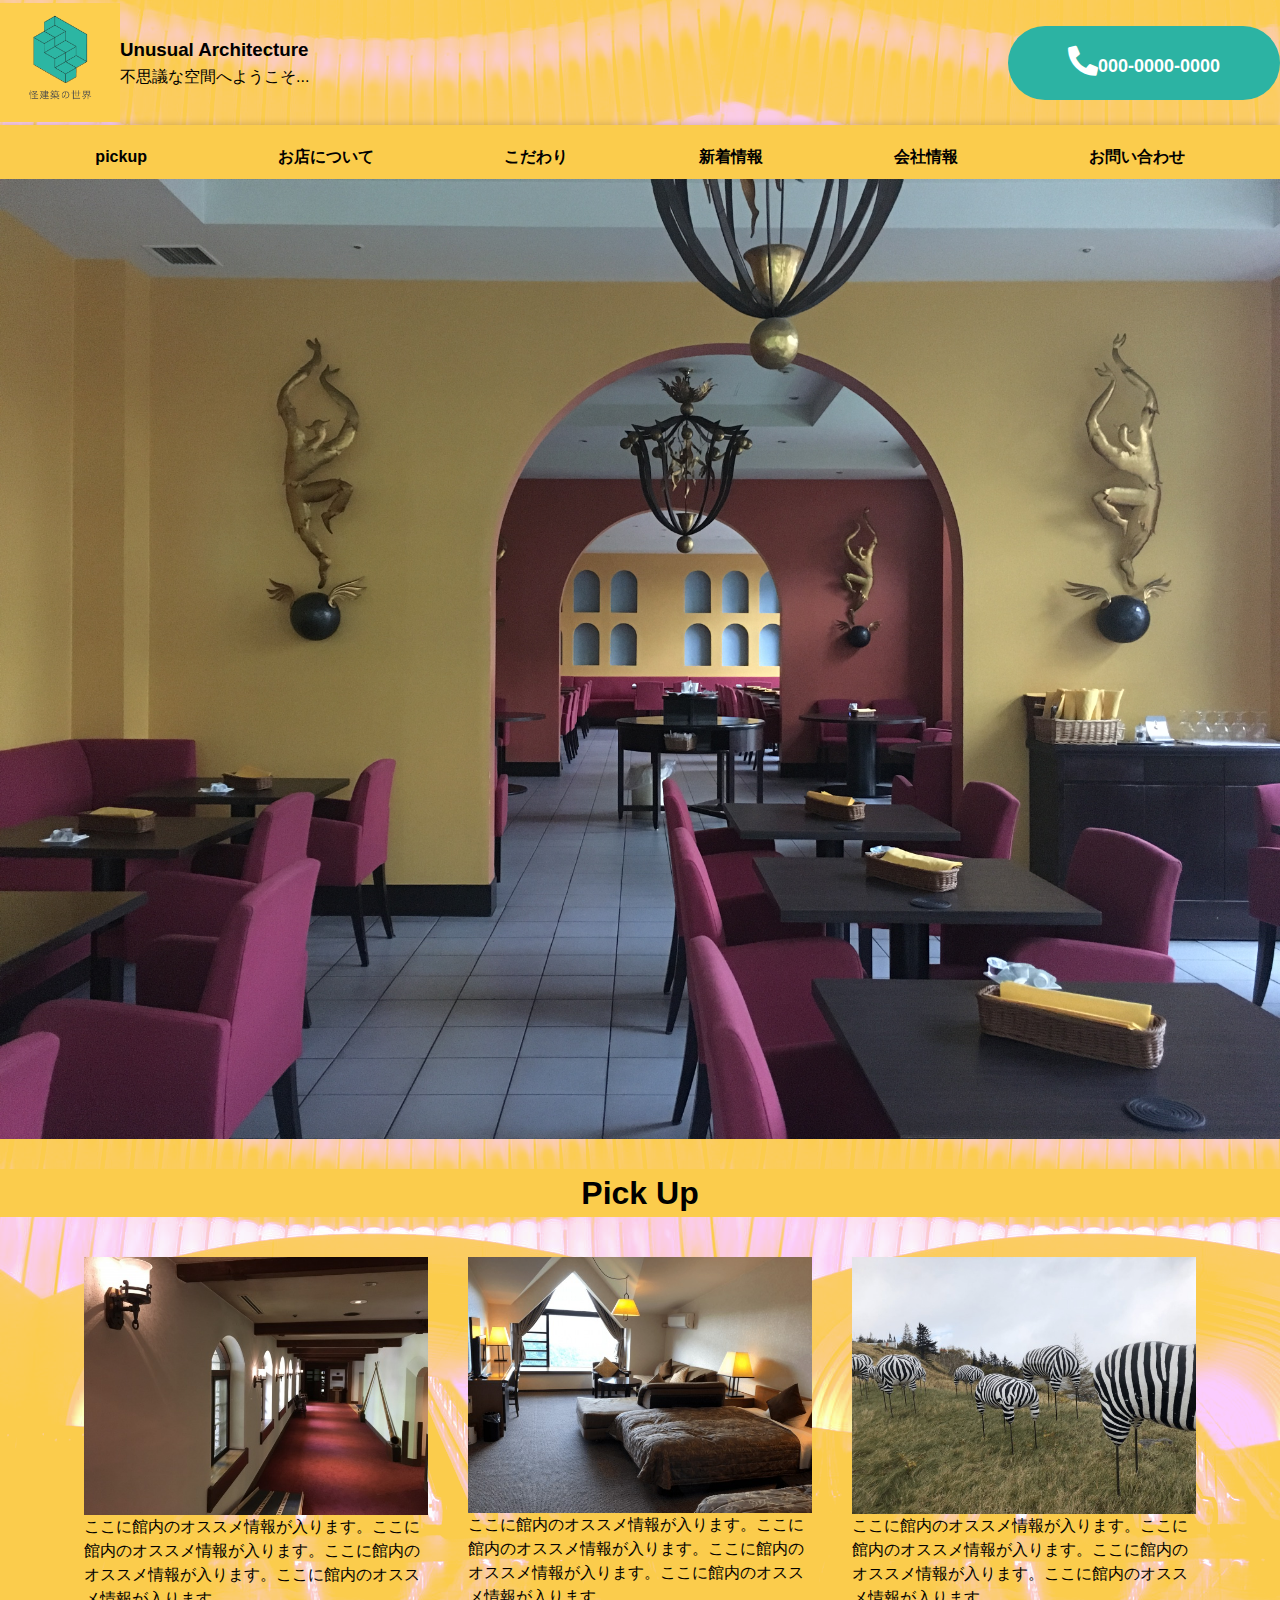
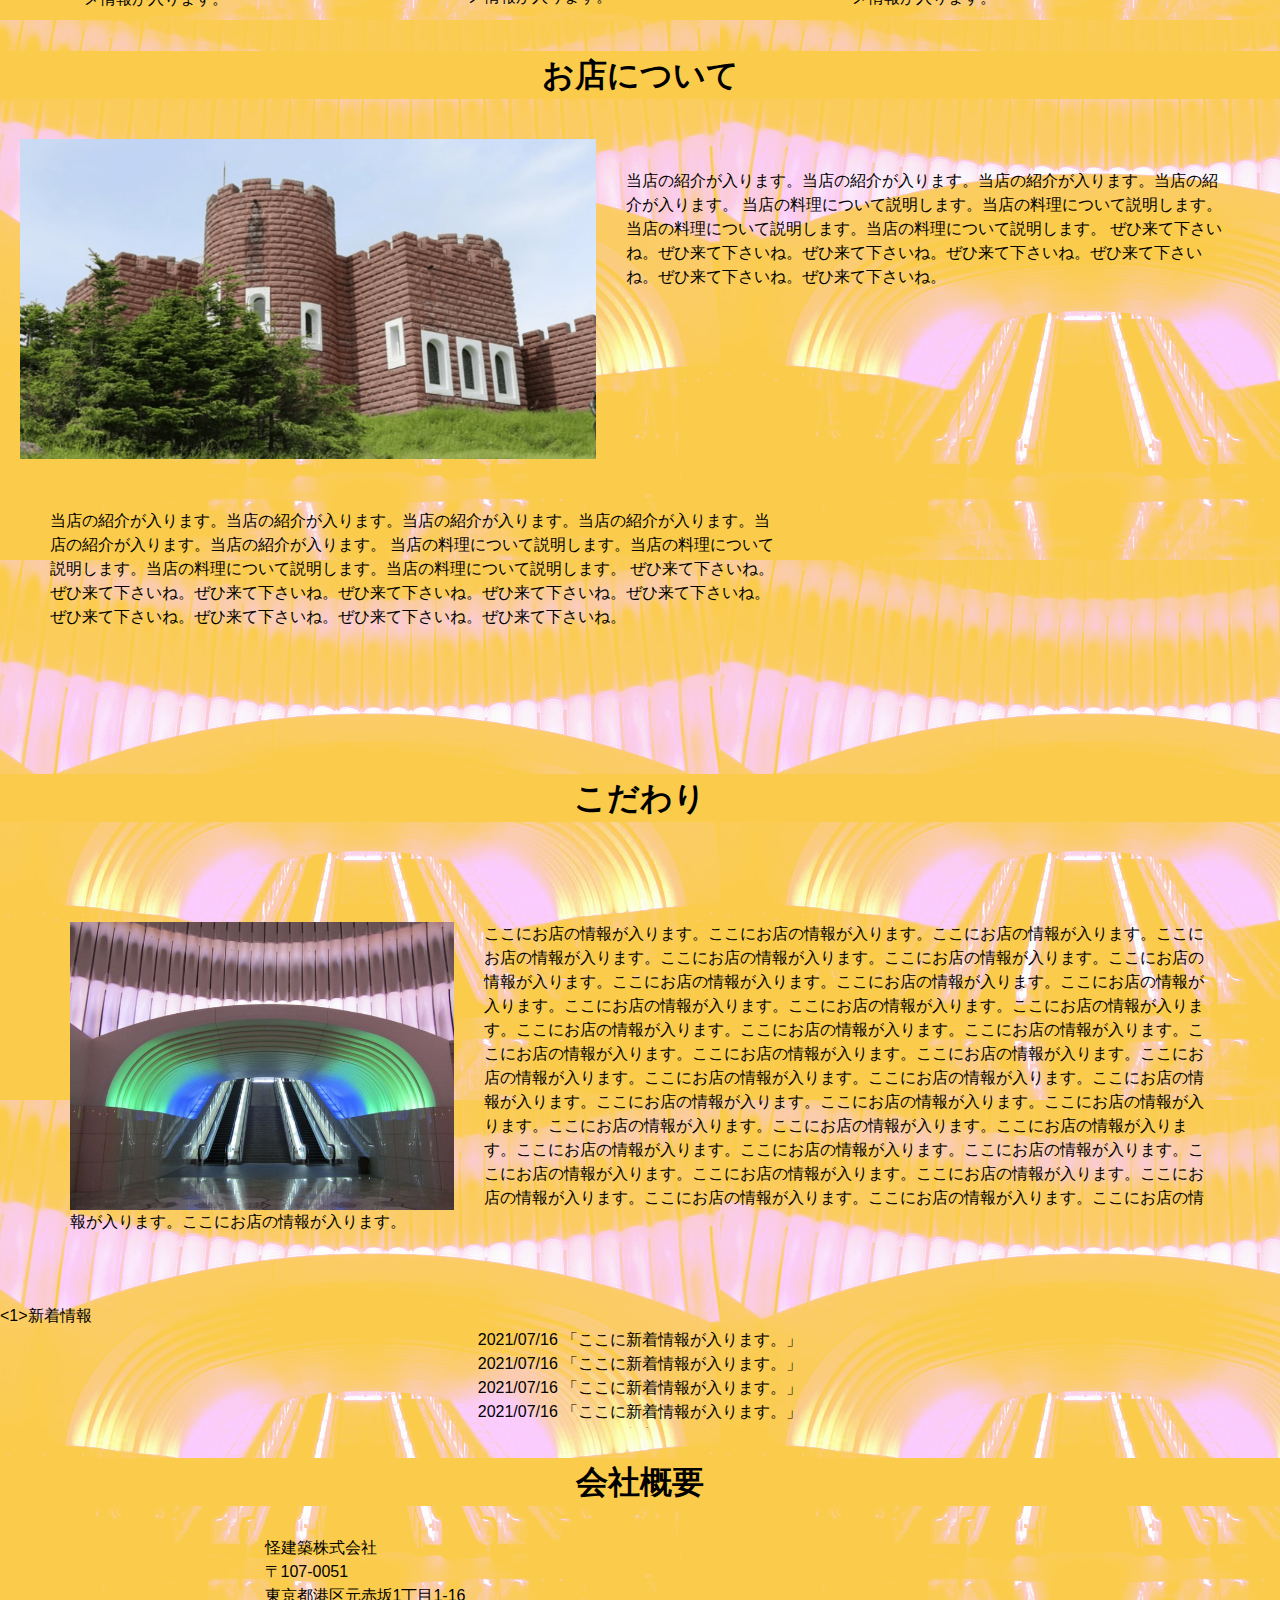
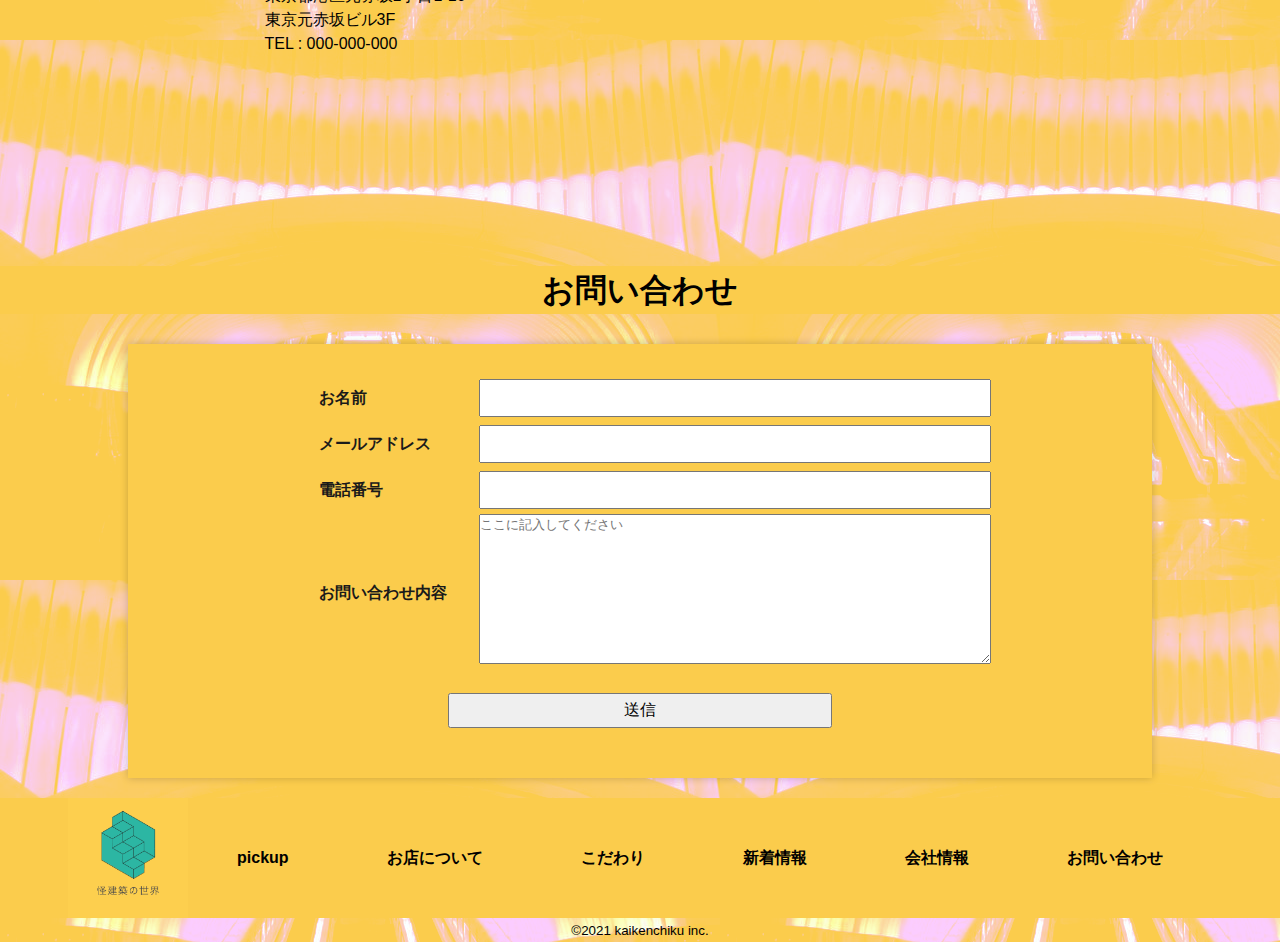
==== commit 9691c8e4: "4th" ====
--- a/index.html
+++ b/index.html
@@ -1,207 +1,193 @@
 <!DOCTYPE html>
 <html lang="ja">
-<head>
-  <meta charset="UTF-8">
-  <meta http-equiv="X-UA-Compatible" content="IE=edge">
-  <meta name="viewport" content="width=device-width, initial-scale=1.0">
-  <title>怪建築の世界</title>
-  <link href="https://use.fontawesome.com/releases/v5.6.1/css/all.css" rel="stylesheet">
-  <link rel="stylesheet" href="./css/style.css">
-</head>
-<body>
-  <div class="wrap">
-    <header>
-      <div class="header_container">
-        <div class="header_item">
-          <div class="header_logo">
-            <img src="img/logo.png" alt="ロゴ">
+  <head>
+    <meta charset="UTF-8">
+    <meta http-equiv="X-UA-Compatible" content="IE=edge">
+    <meta name="viewport" content="width=device-width, initial-scale=1.0">
+    <meta name="description" content="怪建築の世界を楽しむレストランです。">
+    <link rel="stylesheet" href="./css/style.css">
+    <link href="https://use.fontawesome.com/releases/v5.6.1/css/all.css" rel="stylesheet">
+    <title>怪建築の世界</title>
+  </head>
+  <body>
+    <div class="wrap">
+      <header>
+        <div class="header">
+          <div class="header_left">
+
+            <img src="./img/logo.png" alt="ロゴ">
+
+            <div class="title">
+              <h3>Unusual Architecture</h3>
+              <p>不思議な空間へようこそ...</p>
+            </div><!-- title -->
+
           </div>
-          <div class="header_left">
-            <p class="restaurant_title">Unusual Architecture</p>
-            <p class="restaurant_text">不思議な空間へようこそ...</p>
+
+          <div class="header_right">
+            <p><i class="fas fa-phone-alt "></i>000-0000-0000</p>
+          </div>  
+
+        </div><!-- header -->
+        <nav class="nav_menu">
+          <ul>
+            <li><a href="#">pickup</a></li>
+            <li><a href="#">お店について</a></li>
+            <li><a href="#">こだわり</a></li>
+            <li><a href="#">新着情報</a></li>
+            <li><a href="#">会社情報</a></li>
+            <li><a href="#">お問い合わせ</a></li>
+          </ul>
+        </nav>
+      </header>
+      <div class="keyvisual">
+        <img src="./img/top_img.JPG" alt="">
+      </div>
+      <div class="container">
+        <h1>Pick Up</h1>
+        <div class="pickup_content center">
+          <section>
+            <img src="./img/corridor.JPG" alt="廊下">
+            ここに館内のオススメ情報が入ります。ここに館内のオススメ情報が入ります。ここに館内のオススメ情報が入ります。ここに館内のオススメ情報が入ります。
+          </section>
+          <section>
+            <img src="./img/bedroom.jpg" alt="ベッドルーム">
+            ここに館内のオススメ情報が入ります。ここに館内のオススメ情報が入ります。ここに館内のオススメ情報が入ります。ここに館内のオススメ情報が入ります。
+          </section>
+          <section>
+            <img src="./img/farm.jpg" alt="肉料理">
+            ここに館内のオススメ情報が入ります。ここに館内のオススメ情報が入ります。ここに館内のオススメ情報が入ります。ここに館内のオススメ情報が入ります。
+          </section>
+        </div> <!-- content -->
+        
+        <h1>お店について</h1>
+
+        <div class="shop_content">
+          <section class="appearance">
+            <img src="./img/appearance.png" alt="外観">
+            <p>当店の紹介が入ります。当店の紹介が入ります。当店の紹介が入ります。当店の紹介が入ります。
+
+              当店の料理について説明します。当店の料理について説明します。当店の料理について説明します。当店の料理について説明します。
+
+              ぜひ来て下さいね。ぜひ来て下さいね。ぜひ来て下さいね。ぜひ来て下さいね。ぜひ来て下さいね。ぜひ来て下さいね。ぜひ来て下さいね。</p>
+          </section>
+          
+
+
+          <section class="youtube">
+            <p>当店の紹介が入ります。当店の紹介が入ります。当店の紹介が入ります。当店の紹介が入ります。当店の紹介が入ります。当店の紹介が入ります。
+
+              当店の料理について説明します。当店の料理について説明します。当店の料理について説明します。当店の料理について説明します。
+          
+              ぜひ来て下さいね。ぜひ来て下さいね。ぜひ来て下さいね。ぜひ来て下さいね。ぜひ来て下さいね。ぜひ来て下さいね。ぜひ来て下さいね。ぜひ来て下さいね。ぜひ来て下さいね。ぜひ来て下さいね。</p>
+            
+              <iframe width="500" height="255" src="https://www.youtube.com/embed/X59FCW3vOlE" title="YouTube video player" frameborder="0" allow="accelerometer; autoplay; clipboard-write; encrypted-media; gyroscope; picture-in-picture" allowfullscreen></iframe>
+
+          </section>
+          
+        </div> <!-- shop_content -->
+
+
+        <h1>こだわり</h1>
+
+        <div class="commitment">
+          <img src="./img/background.jpg" alt="入り口">
+          <p>ここにお店の情報が入ります。ここにお店の情報が入ります。ここにお店の情報が入ります。ここにお店の情報が入ります。ここにお店の情報が入ります。ここにお店の情報が入ります。ここにお店の情報が入ります。ここにお店の情報が入ります。ここにお店の情報が入ります。ここにお店の情報が入ります。ここにお店の情報が入ります。ここにお店の情報が入ります。ここにお店の情報が入ります。ここにお店の情報が入ります。ここにお店の情報が入ります。ここにお店の情報が入ります。ここにお店の情報が入ります。ここにお店の情報が入ります。ここにお店の情報が入ります。ここにお店の情報が入ります。ここにお店の情報が入ります。ここにお店の情報が入ります。ここにお店の情報が入ります。ここにお店の情報が入ります。ここにお店の情報が入ります。ここにお店の情報が入ります。ここにお店の情報が入ります。ここにお店の情報が入ります。ここにお店の情報が入ります。ここにお店の情報が入ります。ここにお店の情報が入ります。ここにお店の情報が入ります。ここにお店の情報が入ります。ここにお店の情報が入ります。ここにお店の情報が入ります。ここにお店の情報が入ります。ここにお店の情報が入ります。ここにお店の情報が入ります。ここにお店の情報が入ります。ここにお店の情報が入ります。</p>
+        </div>
+
+        <1>新着情報</1>
+        <div class="news center">
+          <p>2021/07/16 「ここに新着情報が入ります。」</p>
+          <p>2021/07/16 「ここに新着情報が入ります。」</p>
+          <p>2021/07/16 「ここに新着情報が入ります。」</p>
+          <p>2021/07/16 「ここに新着情報が入ります。」</p>
+          <p>2021/07/16 「ここに新着情報が入ります。」</p>
+          <p>2021/07/16 「ここに新着情報が入ります。」</p>
+          <p>2021/07/16 「ここに新着情報が入ります。」</p>
+          <p>2021/07/16 「ここに新着情報が入ります。」</p>
+          <p>2021/07/16 「ここに新着情報が入ります。」</p>
+          <p>2021/07/16 「ここに新着情報が入ります。」</p>
+          <p>2021/07/16 「ここに新着情報が入ります。」</p>
+          <p>2021/07/16 「ここに新着情報が入ります。」</p>
+          <p>2021/07/16 「ここに新着情報が入ります。」</p>
+            
+        </div>
+
+
+        <h1>会社概要</h1>
+
+        <div class="company">
+          <div class="company_info">
+            <p>怪建築株式会社</p>
+            <p>〒107-0051</p>
+            <p>東京都港区元赤坂1丁目1-16</p>
+            <p>東京元赤坂ビル3F</p>
+            <p>TEL : 000-000-000</p>
           </div>
+          <iframe src="https://www.google.com/maps/embed?pb=!1m18!1m12!1m3!1d3240.9605450461213!2d139.73216431525873!3d35.67797348019515!2m3!1f0!2f0!3f0!3m2!1i1024!2i768!4f13.1!3m3!1m2!1s0x60188c7dd5928b1f%3A0x6a28c4f069117f5c!2z44CSMTA3LTAwNTEg5p2x5Lqs6YO95riv5Yy65YWD6LWk5Z2C77yR5LiB55uu77yR4oiS77yR77yW!5e0!3m2!1sja!2sjp!4v1626925988310!5m2!1sja!2sjp" width="550" height="300" style="border:0;" allowfullscreen="" loading="lazy"></iframe>
+        </div> <!-- company -->
+
+        <!-- コンタクト -->
+        <h1>お問い合わせ</h1>
+
+
+        <div class="contact square">
+          <form action="https://api.staticforms.xyz/submit" method="post" class="contact_body">
+            <table class="contact_form">
+              <tbody>
+                <tr>
+                  <th class="form_item">お名前</th>
+                  <td class="form_input"><input type="text" name="$name" class="input"></td>
+                </tr>
+                <tr>
+                  <th class="form_item">メールアドレス</th>
+                  <td class="form_input"><input type="text" name="$email"></td>
+                </tr>
+                <tr>
+                  <th class="form_item">電話番号</th>
+                  <td class="form_input"><input type="text" name="$phone"></td>
+                </tr>
+                <tr>
+                  <th class="form_item">お問い合わせ内容</th>
+                  <td class="form_input"><input type="hidden" name="subject" value="Test from jsfiddle">
+                    <textarea name="$message" placeholder="ここに記入してください"></textarea></td>
+                </tr>
+              </tbody>
+            </table>
+            <input type="text" name="honeypot" style="display:none">
+            <input type="hidden" name="accessKey" value="d37c6951-0cae-4523-b55a-fd04b403ae56">
+            <input type="hidden" name="subject" value="Contact us from - example.com" />
+            <input type="hidden" name="replyTo" value="@">
+            <input type="hidden" name="redirectTo" value="https://example.com/contact/success">
+            <div class="submit_btn">
+              <input type="submit" value="送信" class="submit"/>
+            </div>
+          </form>
         </div>
-        <a href="000-0000-0000" class="phone">
-          <i class="fas fa-phone"></i>000-0000-0000</a>
-      </div>
-      <nav class="nav_menu">
-        <ul class="menu_list">
-          <li class="list_item
-          header_nav"><a href="#pickup">pickup</a></li>
-          <li class="list_item
-          header_nav"><a href="#about">お店について</a></li>
-          <li class="list_item
-          header_nav"><a href="#detailed">こだわり</a></li>
-          <li class="list_item
-          header_nav"><a href="#news">新着情報</a></li>
-          <li class="list_item
-          header_nav"><a href="#company">会社情報</a></li>
-          <li class="list_item
-          header_nav"><a href="#contact">お問い合わせ</a></li>
-        </ul>
-      </nav>
-    </header>
-    <main>
-      <div class="main_visual">
-        <img src="./img/top_img.JPG" alt="メインビジュアル" class="main_visual">
-      </div>
-      <div class="heading">
-        <h1 id="pickup">Pick Up</h1>
-      </div>
-      <div class="pickup_contents">
-        <div class="pickup_box">
-          <img src="./img/corridor.JPG" alt="廊下" class="pickup_img">
-          <p class="pickup_text">ここに館内のオススメ情報が入ります。ここに館内のオススメ情報が入ります。ここに館内のオススメ情報が入ります。ここに館内のオススメ情報が入ります。</p>
-        </div>
-        <div class="pickup_box">
-          <img src="./img/bedroom.jpg" alt="ベッドルーム" class="pickup_img">
-          <p class="pickup_text">ここに館内のオススメ情報が入ります。ここに館内のオススメ情報が入ります。ここに館内のオススメ情報が入ります。ここに館内のオススメ情報が入ります。</p>
-        </div>
-        <div class="pickup_box">
-          <img src="./img/farm.jpg" alt="肉料理" class="pickup_img">
-          <p class="pickup_text">ここに館内のオススメ情報が入ります。ここに館内のオススメ情報が入ります。ここに館内のオススメ情報が入ります。ここに館内のオススメ情報が入ります。</p>
-        </div>
-      </div>
-      <div class="about">
-        <div class="heading">
-          <h1 id="about">お店について</h1>
-        </div>
-        <div class="about_contents">
-          <div class="about_box">
-            <img src="./img/appearance.png" alt="外観" class="about_img">
-            <div class="about_text_box">
-              <p class="about_text">当店の紹介が入ります。当店の紹介が入ります。当店の紹介が入ります。当店の紹介が入ります。</p>
-              <p class="about_text">当店の料理について説明します。当店の料理について説明します。当店の料理について説明します。当店の料理について説明します。</p>
-              <p class="about_text">ぜひ来て下さいね。ぜひ来て下さいね。ぜひ来て下さいね。ぜひ来て下さいね。ぜひ来て下さいね。ぜひ来て下さいね。ぜひ来て下さいね。</p>
-            </div>
+
+
+        <!-- コンタクトここまで -->
+
+        <footer>
+          <div class="footer_logo">
+            <img src="./img/logo.png" alt="ロゴ">
           </div>
-          <div class="about_box">
-            <div class="about_text_box">
-              <p class="about_text">当店の紹介が入ります。当店の紹介が入ります。当店の紹介が入ります。当店の紹介が入ります。当店の紹介が入ります。当店の紹介が入ります。</p>
-              <p class="about_text">当店の料理について説明します。当店の料理について説明します。当店の料理について説明します。当店の料理について説明します。</p>
-              <p class="about_text">ぜひ来て下さいね。ぜひ来て下さいね。ぜひ来て下さいね。ぜひ来て下さいね。ぜひ来て下さいね。ぜひ来て下さいね。ぜひ来て下さいね。ぜひ来て下さいね。ぜひ来て下さいね。ぜひ来て下さいね。</p>
-            </div>
-            <div class="about_movie">
-              <iframe width="560" height="315" src="https://www.youtube.com/embed/X59FCW3vOlE?start=64" title="YouTube video player" frameborder="0" allow="accelerometer; autoplay; clipboard-write; encrypted-media; gyroscope; picture-in-picture" allowfullscreen></iframe>
-            </div>
+          <div class="footernav">
+            <ul class="footer_menu">
+              <li><a href="#">pickup</a></li>
+              <li><a href="#">お店について</a></li>
+              <li><a href="#">こだわり</a></li>
+              <li><a href="#">新着情報</a></li>
+              <li><a href="#">会社情報</a></li>
+              <li><a href="#">お問い合わせ</a></li>
+            </ul>
+            
+            
           </div>
-        </div>
-      </div>
-      <div class="detailed">
-        <div class="heading">
-          <h1 id="detailed">こだわり</h1>
-        </div>
-        <div class="detailed_contents">
-          <div class="detailed_box">
-            <img src="./img/background.jpg" alt="入り口" class="detailed_img">
-            <p class="detailed_text">
-              ここにお店の情報が入ります。ここにお店の情報が入ります。ここにお店の情報が入ります。ここにお店の情報が入ります。ここにお店の情報が入ります。ここにお店の情報が入ります。ここにお店の情報が入ります。ここにお店の情報が入ります。ここにお店の情報が入ります。ここにお店の情報が入ります。ここにお店の情報が入ります。ここにお店の情報が入ります。ここにお店の情報が入ります。ここにお店の情報が入ります。ここにお店の情報が入ります。ここにお店の情報が入ります。ここにお店の情報が入ります。ここにお店の情報が入ります。ここにお店の情報が入ります。ここにお店の情報が入ります。ここにお店の情報が入ります。ここにお店の情報が入ります。ここにお店の情報が入ります。ここにお店の情報が入ります。ここにお店の情報が入ります。ここにお店の情報が入ります。ここにお店の情報が入ります。ここにお店の情報が入ります。ここにお店の情報が入ります。ここにお店の情報が入ります。ここにお店の情報が入ります。ここにお店の情報が入ります。ここにお店の情報が入ります。ここにお店の情報が入ります。ここにお店の情報が入ります。ここにお店の情報が入ります。ここにお店の情報が入ります。ここにお店の情報が入ります。ここにお店の情報が入ります。ここにお店の情報が入ります。
-            </p>
-          </div>
-        </div>
-      </div>
-      <div class="news">
-        <div class="heading">
-          <h1 id="news">新着情報</h1>
-        </div>
-        <div class="news_contents">
-          <ul class="news_list">
-            <li class="news_text">2021/07/16 「ここに新着情報が入ります。」</li>
-            <li class="news_text">2021/07/16 「ここに新着情報が入ります。」</li>
-            <li class="news_text">2021/07/16 「ここに新着情報が入ります。」</li>
-            <li class="news_text">2021/07/16 「ここに新着情報が入ります。」</li>
-            <li class="news_text">2021/07/16 「ここに新着情報が入ります。」</li>
-            <li class="news_text">2021/07/16 「ここに新着情報が入ります。」</li>
-            <li class="news_text">2021/07/16 「ここに新着情報が入ります。」</li>
-            <li class="news_text">2021/07/16 「ここに新着情報が入ります。」</li>
-            <li class="news_text">2021/07/16 「ここに新着情報が入ります。」</li>
-            <li class="news_text">2021/07/16 「ここに新着情報が入ります。」</li>
-            <li class="news_text">2021/07/16 「ここに新着情報が入ります。」</li>
-          </ul>
-        </div>
-      </div>
-      <div class="company">
-        <div class="heading">
-          <h1>会社概要</h1>
-        </div>
-        <div class="company_container">
-          <div class="company_information">
-            <div class="company_name">
-              <p>怪建築株式会社</p>
-            </div>
-            <div class="company_address">
-              <p>〒107-0051</p>
-              <p>東京都港区元赤坂1丁目1-16</p>
-              <p>東京元赤坂ビル3F</p>
-            </div>
-            <div class="company_telephone">
-              <p>TEL : 000-000-000 </p>
-            </div>
-          </div>
-          <div class="map">
-            <iframe src="https://www.google.com/maps/embed?pb=!1m18!1m12!1m3!1d3240.9623540697353!2d139.7322467504368!3d35.67792893766405!2m3!1f0!2f0!3f0!3m2!1i1024!2i768!4f13.1!3m3!1m2!1s0x60188c7dd5928b1f%3A0x7817b82a0d541edd!2z44Kq44OW44K444Kn44Kv44OG44Kj44OW44Kz44O844OJ!5e0!3m2!1sja!2sjp!4v1625775895532!5m2!1sja!2sjp" width="500" height="300" style="border:0;" allowfullscreen="" loading="lazy"></iframe>
-          </div> 
-        </div>
-      </div>
-      <div class="contact">
-        <div class="heading">
-          <h1>お問い合わせ</h1>
-        </div>
-        <form action="https://api.staticforms.xyz/submit" method="post" class="contact_body">
-					<table class="contact_form">
-						<tbody>
-							<tr>
-								<th class="form_item">お名前</th>
-								<td class="form_input"><input type="text" name="$name" class="input"></td>
-							</tr>
-							<tr>
-								<th class="form_item">メールアドレス</th>
-								<td class="form_input"><input type="text" name="$email"></td>
-							</tr>
-							<tr>
-								<th class="form_item">電話番号</th>
-								<td class="form_input"><input type="text" name="$phone"></td>
-							</tr>
-							<tr>
-								<th class="form_item">お問い合わせ内容</th>
-								<td class="form_input"><input type="hidden" name="subject" value="Test from jsfiddle">
-									<textarea name="$message" placeholder="ここに記入してください"></textarea></td>
-							</tr>
-						</tbody>
-					</table>
-					<input type="text" name="honeypot" style="display:none">
-					<input type="hidden" name="accessKey" value="d37c6951-0cae-4523-b55a-fd04b403ae56">
-					<input type="hidden" name="subject" value="Contact us from - example.com" />
-					<input type="hidden" name="replyTo" value="@">
-					<input type="hidden" name="redirectTo" value="https://example.com/contact/success">
-					<div class="submit_btn">
-						<input type="submit" value="送信" class="submit"/>
-					</div>
-				</form>
-      </div>
-    </main>
-    <footer>
-      <div class="footer_logo">
-        <img src="img/logo.png" alt="ロゴ">
-      </div>
-      <nav class="footer_nav_menu">
-        <ul class="footer_menu_list">
-          <li class="list_item
-          footer_nav"><a href="#pickup">pickup</a></li>
-          <li class="list_item
-          footer_nav"><a href="#about">お店について</a></li>
-          <li class="list_item
-          footer_nav"><a href="#detailed">こだわり</a></li>
-          <li class="list_item
-          footer_nav"><a href="#news">新着情報</a></li>
-          <li class="list_item
-          footer_nav"><a href="#company">会社情報</a></li>
-          <li class="list_item
-          footer_nav"><a href="#contact">お問い合わせ</a></li>
-        </ul>
-      </nav>
-    </footer>
-    <p class="copyright">&copy; 2021 kaikenchiku inc.</p>
-  </div>
-</body>
+        </footer>
+        <p class="copyright"><small>&copy;2021 kaikenchiku inc.</small></p>
+      </div><!-- container -->
+    </div>
+
+  </body>
 </html>--- a/css/style.css
+++ b/css/style.css
@@ -1,10 +1,28 @@
-@charset "UTF-8";
-
+@charset "utf-8";
 * {
   margin: 0;
   padding: 0;
   box-sizing: border-box;
-}
+  font-family: 'Noto Sans JP', sans-serif;
+  line-height: 1.5;
+}
+
+ul {
+  list-style: none;
+}
+
+a {
+  text-decoration: none;
+  color: inherit;
+}
+
+img {
+  border: none;
+  vertical-align: bottom;
+  max-width: 100%;
+  height: auto;
+}
+/* リセット終わり */
 
 .wrap {
   background-image: url(../img/background.jpg);
@@ -12,212 +30,156 @@
   background-blend-mode: lighten;
 }
 
-a {
-  color: #1A1A1A
-}
-
 header {
-  margin: 0 auto;
-  color: #1A1A1A
-} 
-
-.header_container {
-  display: flex;
-  align-items: center;
+
+
+}
+
+.header {
+  display: flex;
   justify-content: space-between;
-  word-break: keep-all
-} 
-
-.header_logo img {
-  width: 120px
-}
-
-.header_item {
-  display: flex;
-  align-items: center;
-}
-
-.restaurant_title {
-  font-size: 20px;
+  align-items: center;
+  height: 125px;
+}
+
+.header_left img {
+  max-width: 120px;
+  
+}
+
+.header_left {
+  display: flex;
+  align-items: center;
+}
+
+.header_right {
+  background-color:#2cb3a3;
+  padding: 20px 60px;
+  border-radius: 40px;
+  color: white;
   font-weight: bold;
-  margin-left: 20px;
-}
-
-.restaurant_text {
-  font-size: 15px;
-  margin-left: 20px;
-  color: #1A1A1A
-}
-
-.header_right {
-  margin-left: auto
-}
-
-.phone {
-  width: 280px;
-  height: 60px;
-  background-color:#2cb3a3;
-  color: #fff;
+  font-size: 18px;
+}
+
+.header_right p i {
+  font-size: 30px;
+}
+/* 保留 */
+
+.nav_menu {
+  background-color: #fbcc4c;
+  box-shadow: 0 0 8px rgba(0, 0, 0, .2);
+}
+.nav_menu ul {
+  display: flex;
+  padding: 10px 30px 0 30px;
+}
+
+.nav_menu li {
+  margin: 0 auto;
+  padding: 10px;
   font-weight: bold;
-  float: right;
-  text-align: center;
-  font-size: 18px;
-  padding: 18px;
-  border-radius: 100vh;
-  border: none;
-  appearance: none;
-  cursor: pointer;
-  text-decoration: none;
-  word-break: keep-all;
-}
-
-.menu_list {
-  display: flex;
-  justify-content: space-around;
-  margin: 0;
-  padding: 10px 30px 0 30px;
-  background-color: #fbcc4c;
-  height: 60px;
-  list-style: none;
-  box-shadow: 0 0 8px rgba(0, 0, 0, .2);
-  color: #1A1A1A
-}
-
-.list_item a {
-  display: inline-block;
-  align-items: center;
-  font-weight: bold;
-  font-size: 20px;
-  text-decoration: none;
-  color: #1A1A1A
-}
-
-.main_visual {
-  width: 100%;
-}
-
-.heading h1 {
-  font-family: 'Noto Sans JP', sans-serif;
-  font-size: 3vw;
-  text-align: center;
-  background-color: #fbcc4c;
-  padding: 1rem 0;
-  margin: 2rem 0 0 0;
-  color: #1A1A1A
-}
-
-.pickup_contents {
-  display: flex;
-  justify-content: center;
-  width: 100%;
-  margin: 30px auto;
-  align-items: center;
-  color: #1A1A1A
-}
-
-.pickup_img {
-  width: 100%;
-  height: 50%;
-  object-fit: cover;
-  background-position: center;
-  background-repeat: no-repeat;
-}
-
-.pickup_box {
-  width: 25%;
-  margin: 0 30px;
-}
-
-.about_contents {
-  width: 100%;
-  margin: 30px auto;
-}
-
-.about_box {
-  display: flex;
-  width: 95%;
-  height: 50%;
-  margin: 20px auto;
-  color: #1A1A1A
-}
-
-.about_img {
-  width: 40%;
-  height: 20%;
-  background-size: cover;
-  background-position: center;
-  background-repeat: no-repeat;
-}
-
-.about_movie {
+}
+
+.keyvisual {
+  width: auto;
+}
+
+.container {
+  /* width: 100%; */
+  margin: 0 auto;
+}
+
+h1 {
+  text-align: center;
+  margin: 30px 0;
+  background-color: #fbcc4c;
+  
+}
+
+.center {
+  width: 90vw;
+  margin: 0 auto;
+}
+
+.pickup_content {
+  display: flex;
+  
+}
+
+.pickup_content img {
+  width: 50vw;
+}
+
+section {
+  padding: 10px 20px;
+}
+
+.appearance img {
+  float: left;
+  width: 45vw;
+}
+
+.appearance {
+  display: flex;
+}
+
+.appearance p {
+  padding: 30px;
+
+}
+
+.youtube {
+  display: flex;
+}
+
+.youtube p{
+  float: left;
+  padding: 30px;
+}
+
+.youtube iframe {
   width: 100%;
   aspect-ratio: 16 / 9;
 }
-.about_movie iframe {
-  width: 100%;
-  height: 100%;
-}
-
-.detailed_contents {
-  width: 80%;
-  margin: 30px auto;
-}
-
-.detailed_box {
-  width: 100%;
-  margin: 0 auto;
-  height: auto;
-  color: #1A1A1A
-}
-
-.detailed_img {
-  width: 40%;
-  height: auto;
+
+.commitment {
+  padding: 70px;
+}
+
+.commitment img {
+  margin-right: 30px;
   float: left;
-  margin: 0 20px 20px 0;
-  background-size: cover;
-  background-position: center;
-  background-repeat: no-repeat;
-}
-
-.news_contents {
-  text-align: center;
-  height: 150px;
-  margin: 20px 0;
-  overflow-y: scroll;
-}
-
-.news_list {
-  list-style: none;
-  margin: 20px;
-  font-size: 15px;
-  color: #1A1A1A
-}
-
-.news_text {
-  padding: 5px 0;
-}
-
-
-
-.company_container {
-  display: flex;
-  flex-direction: row;
+  width: 30vw;
+}
+
+.news {
+  width: 400px;
+  height: 100px;
+  overflow: scroll;
+}
+
+.news p {
+  text-align: center;
+  margin: 0 auto;
+}
+
+.company{
+  display: flex;
   justify-content: center;
-  align-items: center;
-  margin: 20px auto;
-}
-
-.company_information {
-  margin: 0 20px;
-  color: #1A1A1A
-}
-
+}
+.company_info {
+  padding: 0 30px;
+}
+
+.contact{
+  text-align: center;
+}
 
 form {
   display: flex;
   align-items: center;
-  background-color: #fbcc4c;;
+  background-color: #fbcc4c;
   width: 80vw;
   box-shadow: 0 0 8px rgba(0, 0, 0, .2);
   margin: 20px auto;
@@ -234,7 +196,7 @@
 input {
   width: 40vw;
   padding:5px;
-  font-size: 16px;  
+  font-size: 16px;
 }
 
 textarea{
@@ -247,47 +209,36 @@
   margin: 20px 0;
 }
 
-footer {
+footer{
   display: flex;
   align-items: center;
   justify-content: center;
-  margin: 20px auto 0;
   background: #fbcc4c;
-  box-shadow: 0 0 8px rgba(0, 0, 0, .2);
-}
-
-.footer_logo img {
-  width: 120px
-}
-
-.footer_nav_menu .footer_menu_list {
-  width: 100%;
-  margin-left: 5%;
-  list-style: none;
-  text-align: center;
-}
-
-.footer_nav {
-  float: left;
-  width: 30%;
-  line-height: 50px;
-  padding: 0;
-  box-sizing: border-box;
-
-  
-}
-
-.footer_nav_menu {
+}
+
+footer img {
+  max-width: 120px;
+}
+
+.footer_menu {
+  display: flex;
+}
+
+footer ul {
+}
+
+footer li {
+  margin: 0 auto;
+  padding: 10px;
+  font-weight: bold;
+}
+
+.footernav{
   width: 80vw;
 }
 
-.copyright {
-  width: 100%;
-  clear: both;
-  display: block;
-  text-align: right;
-  margin-right: 30px;
-  font-size: 10px;
-  text-align: center;
-  background-color: #fbcc4c;
+
+
+.copyright{
+  text-align: center;
 }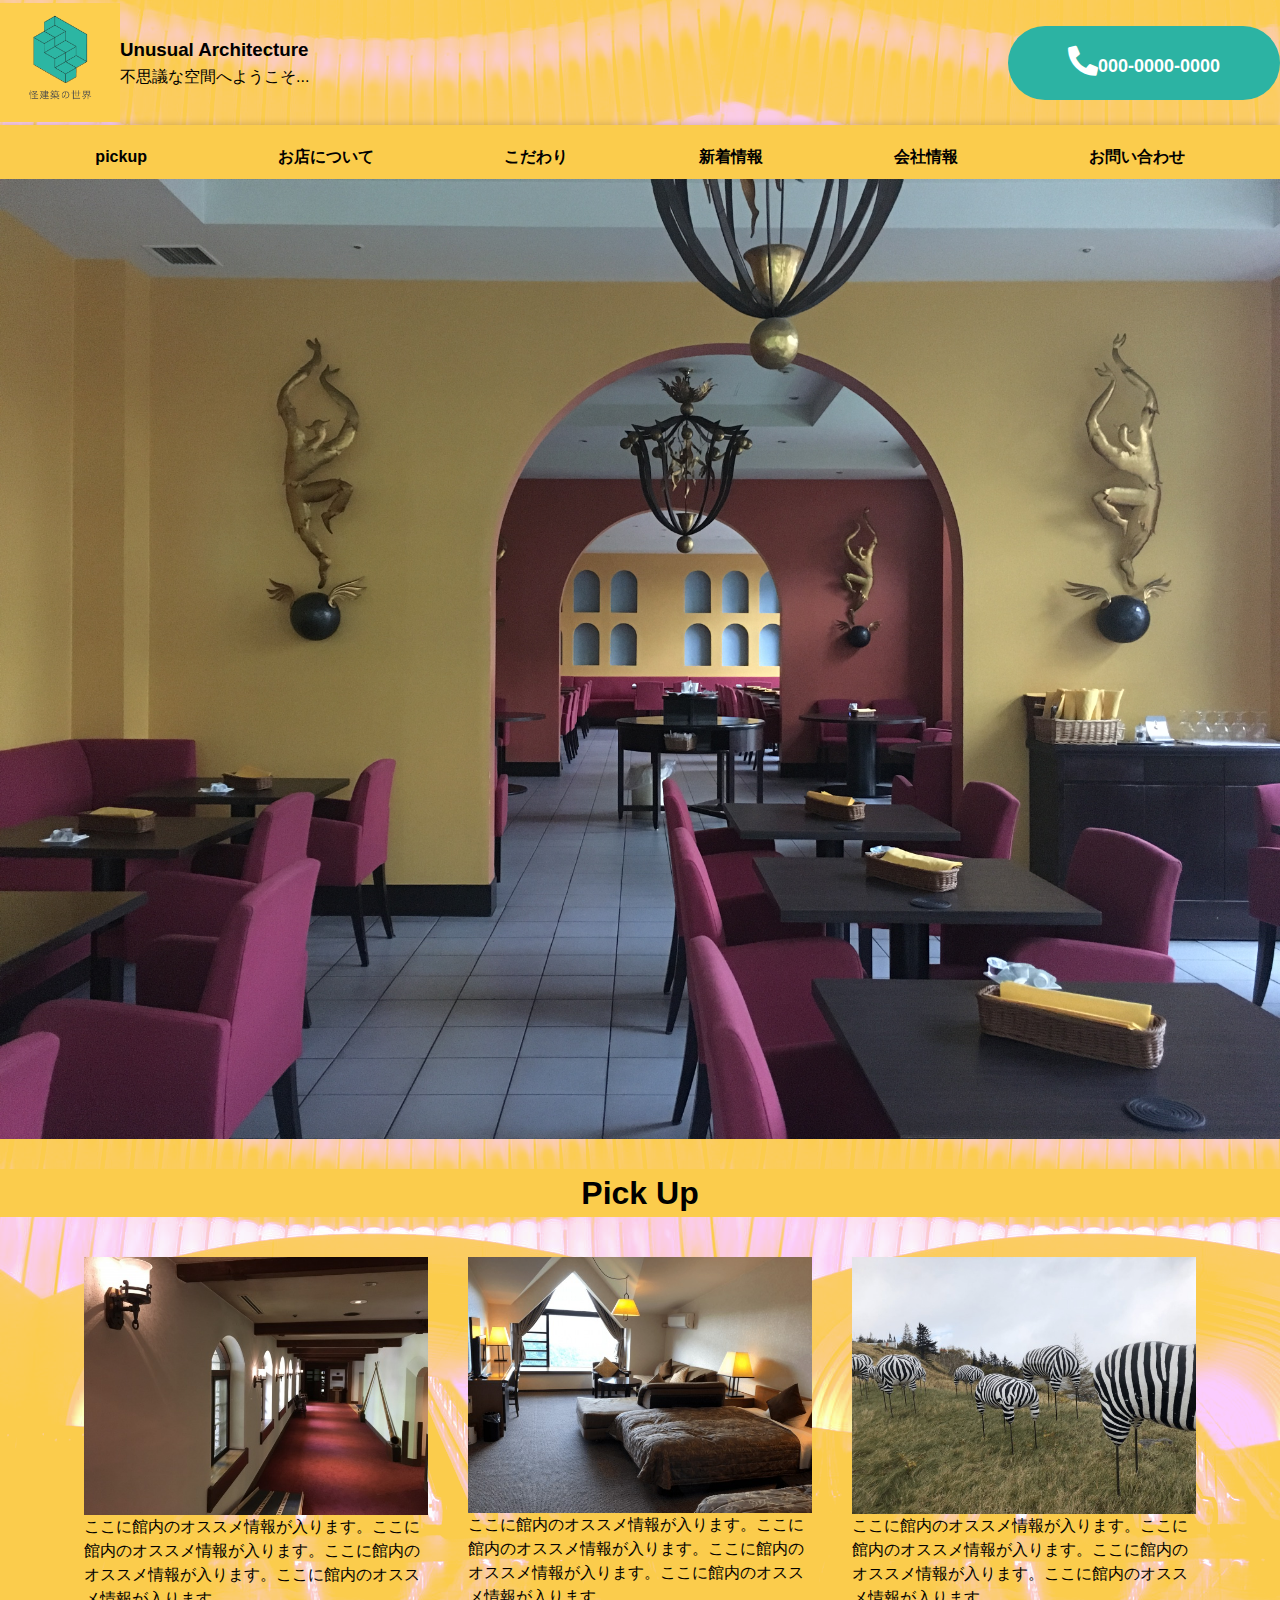
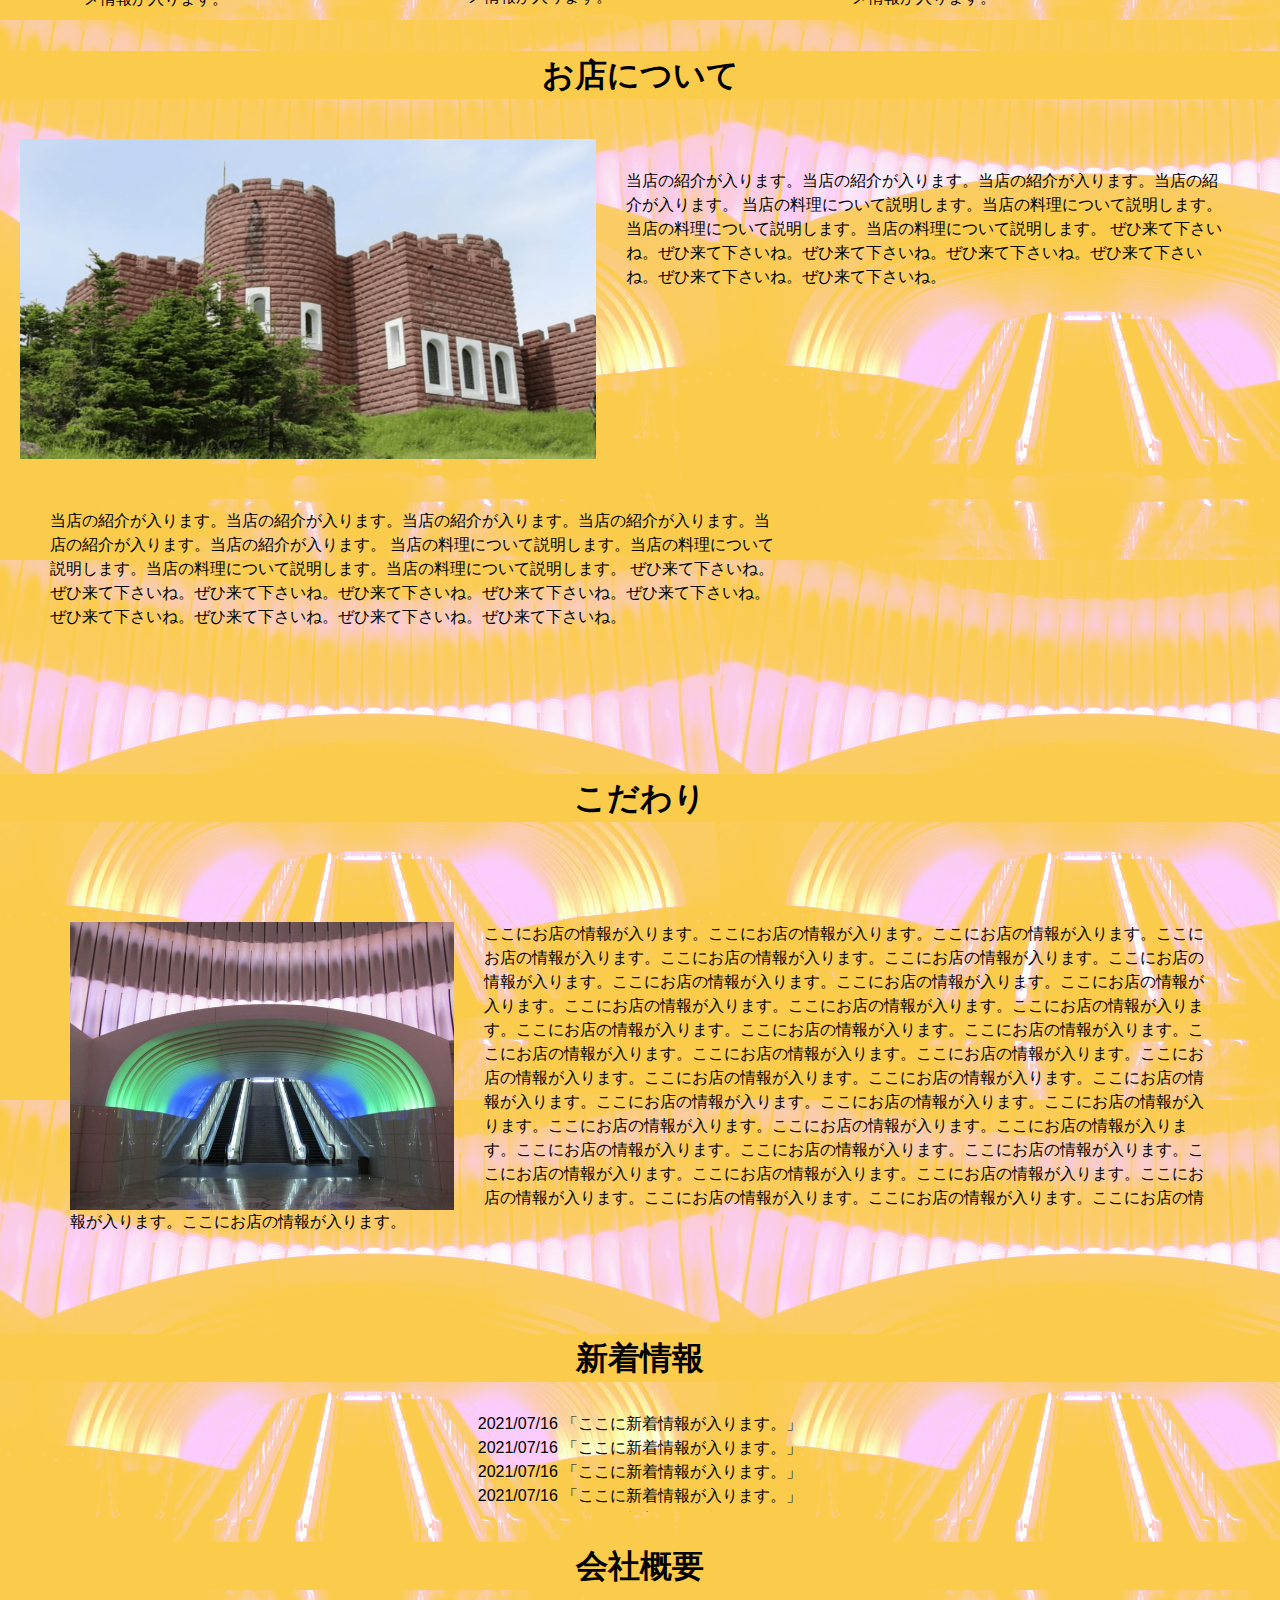
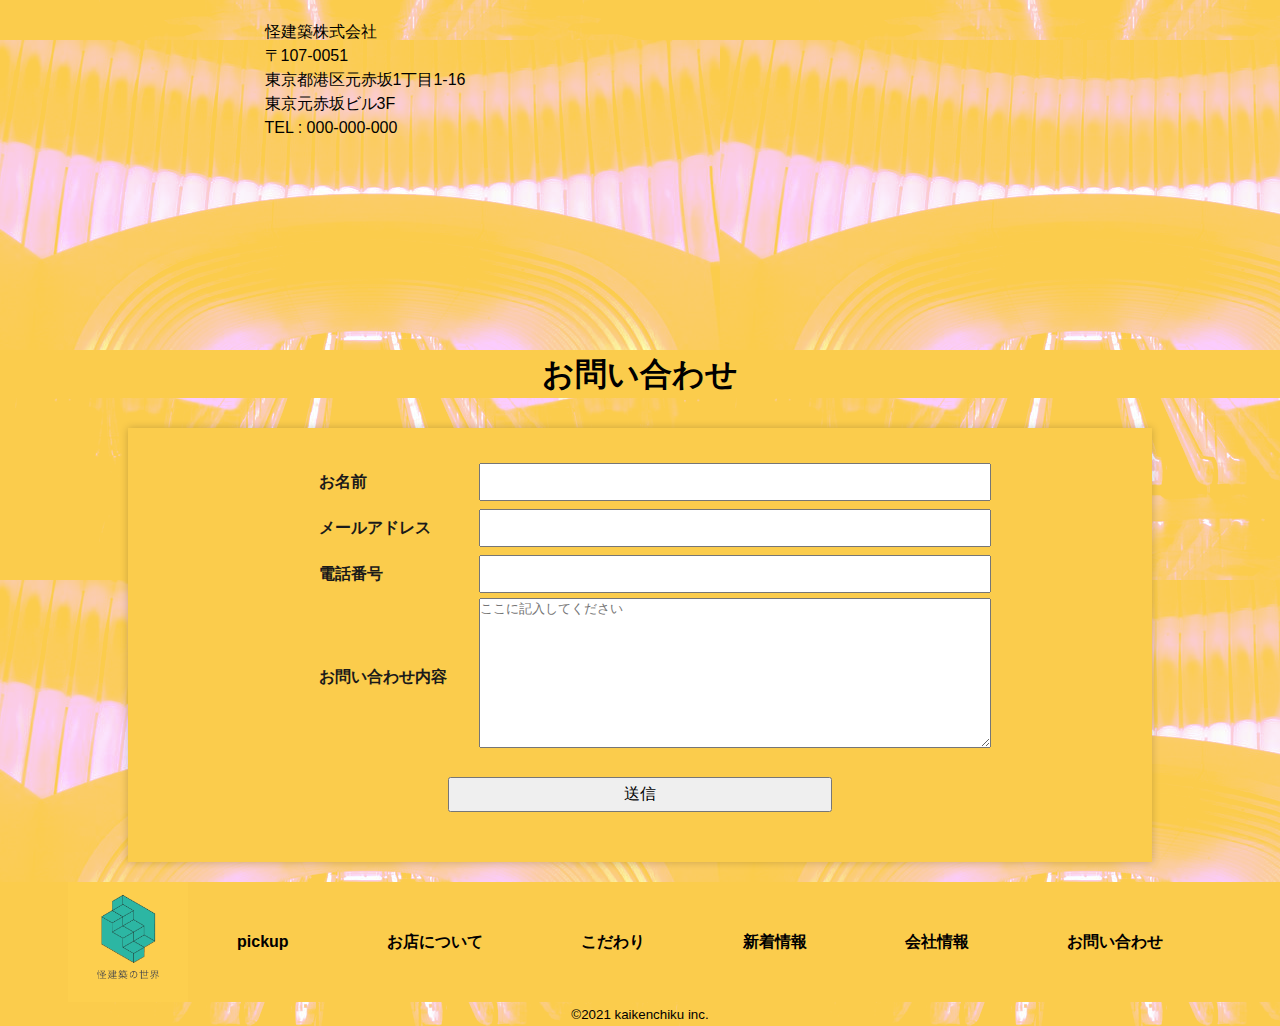
==== commit 66acc432: "Add files via upload" ====
--- a/index.html
+++ b/index.html
@@ -95,7 +95,7 @@
           <p>ここにお店の情報が入ります。ここにお店の情報が入ります。ここにお店の情報が入ります。ここにお店の情報が入ります。ここにお店の情報が入ります。ここにお店の情報が入ります。ここにお店の情報が入ります。ここにお店の情報が入ります。ここにお店の情報が入ります。ここにお店の情報が入ります。ここにお店の情報が入ります。ここにお店の情報が入ります。ここにお店の情報が入ります。ここにお店の情報が入ります。ここにお店の情報が入ります。ここにお店の情報が入ります。ここにお店の情報が入ります。ここにお店の情報が入ります。ここにお店の情報が入ります。ここにお店の情報が入ります。ここにお店の情報が入ります。ここにお店の情報が入ります。ここにお店の情報が入ります。ここにお店の情報が入ります。ここにお店の情報が入ります。ここにお店の情報が入ります。ここにお店の情報が入ります。ここにお店の情報が入ります。ここにお店の情報が入ります。ここにお店の情報が入ります。ここにお店の情報が入ります。ここにお店の情報が入ります。ここにお店の情報が入ります。ここにお店の情報が入ります。ここにお店の情報が入ります。ここにお店の情報が入ります。ここにお店の情報が入ります。ここにお店の情報が入ります。ここにお店の情報が入ります。ここにお店の情報が入ります。</p>
         </div>
 
-        <1>新着情報</1>
+        <h1>新着情報</h1>
         <div class="news center">
           <p>2021/07/16 「ここに新着情報が入ります。」</p>
           <p>2021/07/16 「ここに新着情報が入ります。」</p>
